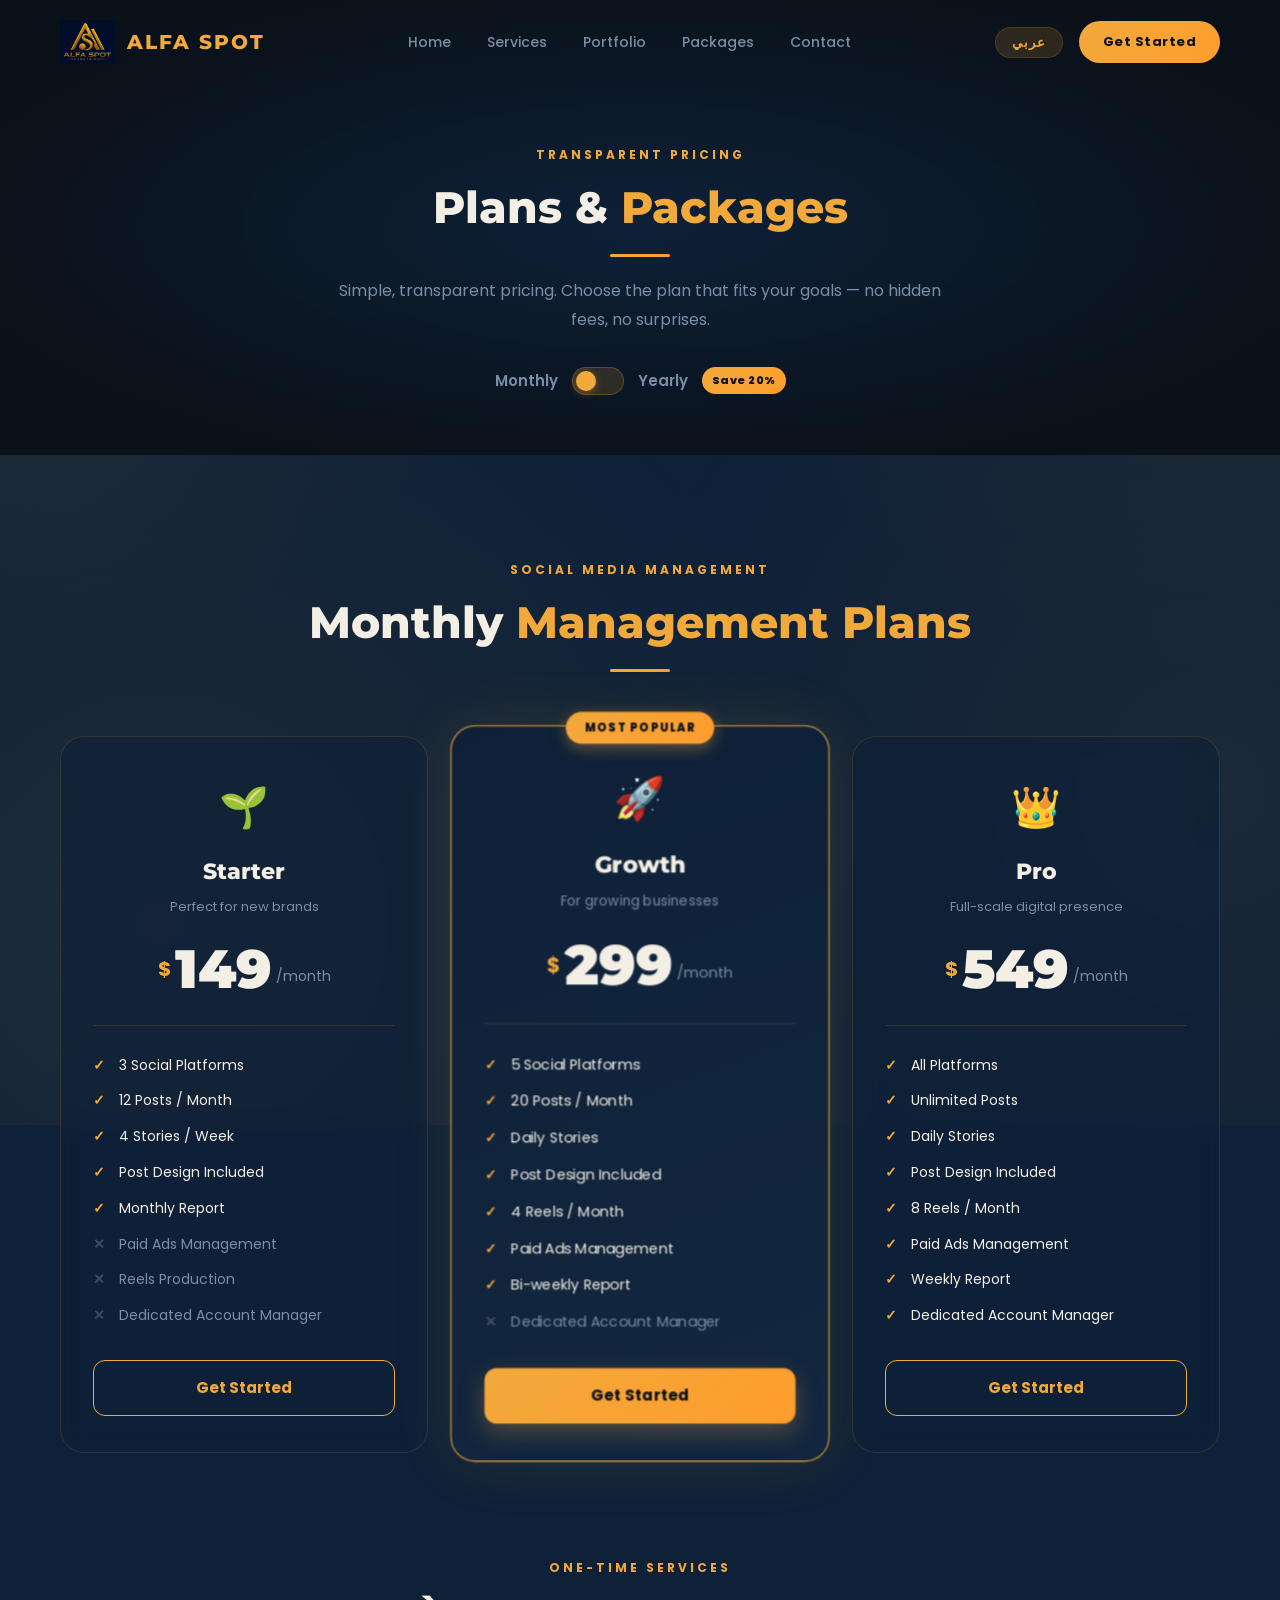
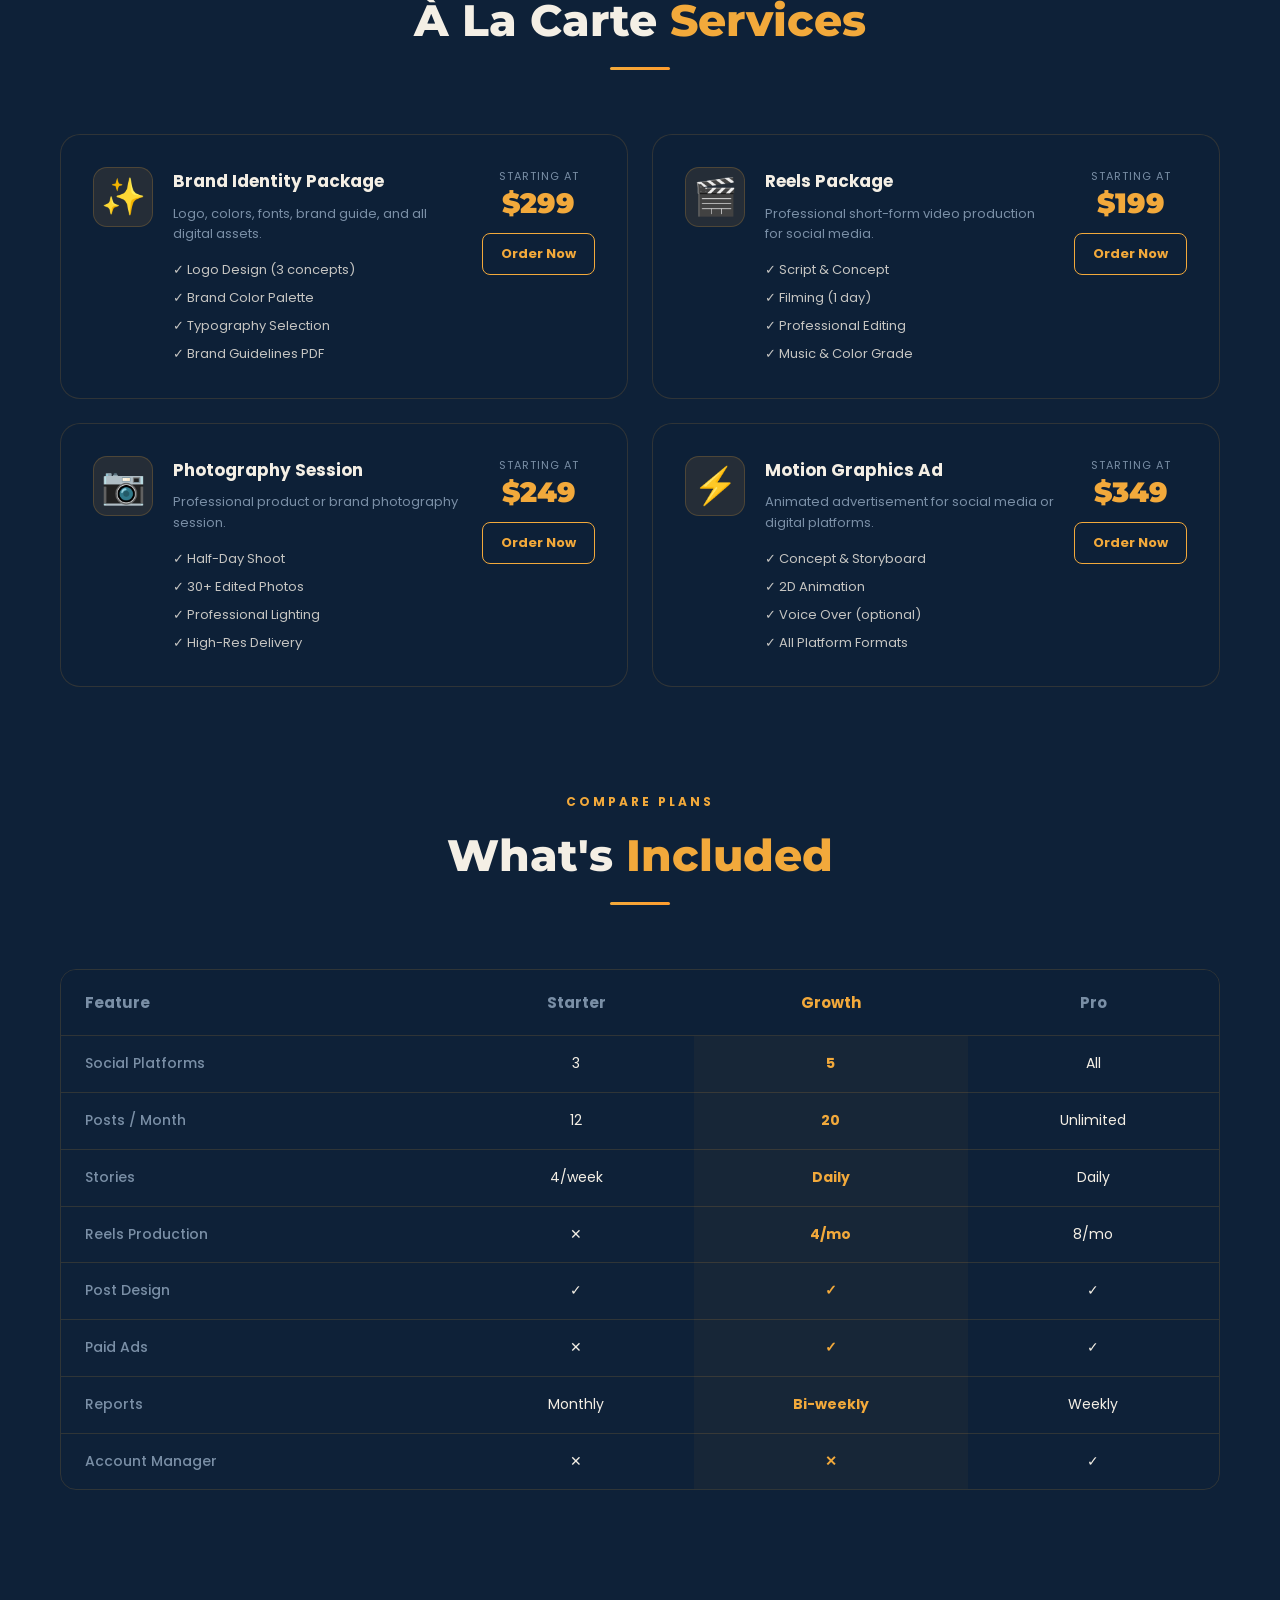
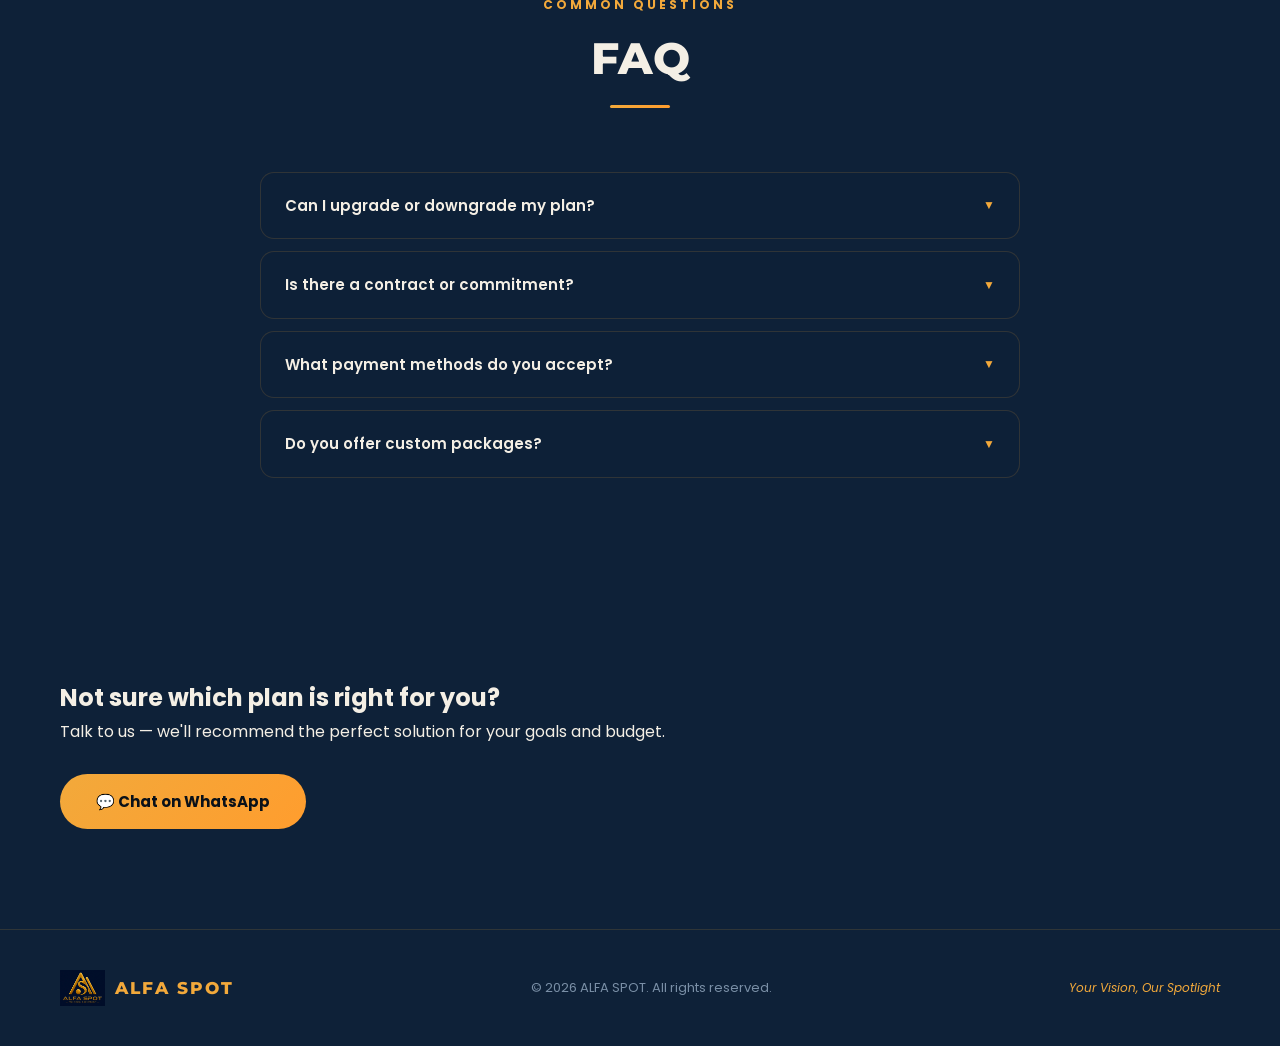
==== packages.html @ c82ed679 "first commit - alfa spot website" ====
<!DOCTYPE html>
<html lang="en">
<head>
  <meta charset="UTF-8"/>
  <meta name="viewport" content="width=device-width, initial-scale=1.0"/>
  <meta name="description" content="ALFA SPOT Packages & Pricing — Transparent pricing for every budget"/>
  <title>Packages — ALFA SPOT</title>
  <link rel="stylesheet" href="css/style.css"/>
  <link rel="stylesheet" href="css/packages.css"/>
  <link rel="icon" href="assets/logo-dark.png" type="image/png"/>
</head>
<body>

<!-- ══ NAVBAR ══ -->
<nav class="navbar scrolled" id="navbar">
  <div class="nav-logo">
    <img src="assets/logo-dark.png" alt="ALFA SPOT" onerror="this.style.display='none'"/>
    <span>ALFA SPOT</span>
  </div>
  <ul class="nav-links">
    <li><a href="index.html"         data-en="Home"      data-ar="الرئيسية">Home</a></li>
    <li><a href="index.html#services" data-en="Services"  data-ar="خدماتنا">Services</a></li>
    <li><a href="portfolio.html"     data-en="Portfolio" data-ar="أعمالنا">Portfolio</a></li>
    <li><a href="packages.html" class="active" data-en="Packages" data-ar="الباقات">Packages</a></li>
    <li><a href="index.html#contact" data-en="Contact"   data-ar="تواصل">Contact</a></li>
  </ul>
  <div class="nav-actions">
    <button class="lang-btn" id="langBtn" onclick="toggleLang()">عربي</button>
    <a href="index.html#contact" class="btn-nav" data-en="Get Started" data-ar="ابدأ الآن">Get Started</a>
  </div>
  <div class="menu-toggle" onclick="toggleMenu()">
    <span></span><span></span><span></span>
  </div>
</nav>

<!-- ══ HERO ══ -->
<section class="pkg-hero">
  <div class="pkg-hero-bg"></div>
  <div class="pkg-hero-content">
    <span class="section-tag" data-en="Transparent Pricing" data-ar="أسعار شفافة">Transparent Pricing</span>
    <h1 class="section-title" data-en="Plans & <span>Packages</span>" data-ar="الباقات <span>والأسعار</span>">Plans & <span>Packages</span></h1>
    <div class="gold-line" style="margin:20px auto"></div>
    <p data-en="Simple, transparent pricing. Choose the plan that fits your goals — no hidden fees, no surprises."
       data-ar="أسعار بسيطة وشفافة. اختر الباقة التي تناسب أهدافك — بدون رسوم خفية أو مفاجآت.">
      Simple, transparent pricing. Choose the plan that fits your goals — no hidden fees, no surprises.
    </p>

    <!-- BILLING TOGGLE -->
    <div class="billing-toggle">
      <span data-en="Monthly" data-ar="شهري">Monthly</span>
      <div class="toggle-switch" id="billingToggle" onclick="toggleBilling()">
        <div class="toggle-knob"></div>
      </div>
      <span data-en="Yearly" data-ar="سنوي">Yearly</span>
      <div class="save-badge" data-en="Save 20%" data-ar="وفّر 20%">Save 20%</div>
    </div>
  </div>
</section>

<!-- ══ SOCIAL MEDIA PACKAGES ══ -->
<section class="pkg-section">
  <div class="section-header">
    <span class="section-tag" data-en="Social Media Management" data-ar="إدارة السوشيال ميديا">Social Media Management</span>
    <h2 class="section-title" data-en="Monthly <span>Management Plans</span>" data-ar="باقات الإدارة <span>الشهرية</span>">Monthly <span>Management Plans</span></h2>
    <div class="gold-line"></div>
  </div>

  <div class="pkg-grid">

    <!-- STARTER -->
    <div class="pkg-card fade-up">
      <div class="pkg-header">
        <div class="pkg-icon">🌱</div>
        <h3 data-en="Starter" data-ar="المبتدئ">Starter</h3>
        <p data-en="Perfect for new brands" data-ar="مثالية للعلامات الجديدة">Perfect for new brands</p>
      </div>
      <div class="pkg-price">
        <span class="currency">$</span>
        <span class="amount monthly-price" data-monthly="149" data-yearly="119">149</span>
        <span class="period" data-en="/month" data-ar="/شهر">/month</span>
      </div>
      <ul class="pkg-features">
        <li class="check" data-en="3 Social Platforms"           data-ar="3 منصات تواصل">3 Social Platforms</li>
        <li class="check" data-en="12 Posts / Month"             data-ar="12 بوست / شهر">12 Posts / Month</li>
        <li class="check" data-en="4 Stories / Week"             data-ar="4 ستوري / أسبوع">4 Stories / Week</li>
        <li class="check" data-en="Post Design Included"         data-ar="تصميم البوستات مشمول">Post Design Included</li>
        <li class="check" data-en="Monthly Report"               data-ar="تقرير شهري">Monthly Report</li>
        <li class="cross" data-en="Paid Ads Management"          data-ar="إدارة الإعلانات الممولة">Paid Ads Management</li>
        <li class="cross" data-en="Reels Production"             data-ar="إنتاج الريلز">Reels Production</li>
        <li class="cross" data-en="Dedicated Account Manager"    data-ar="مدير حساب مخصص">Dedicated Account Manager</li>
      </ul>
      <a href="index.html#contact" class="pkg-btn outline" data-en="Get Started" data-ar="ابدأ الآن">Get Started</a>
    </div>

    <!-- GROWTH — POPULAR -->
    <div class="pkg-card popular fade-up">
      <div class="popular-badge" data-en="Most Popular" data-ar="الأكثر طلباً">Most Popular</div>
      <div class="pkg-header">
        <div class="pkg-icon">🚀</div>
        <h3 data-en="Growth" data-ar="النمو">Growth</h3>
        <p data-en="For growing businesses" data-ar="للأعمال في طور النمو">For growing businesses</p>
      </div>
      <div class="pkg-price">
        <span class="currency">$</span>
        <span class="amount monthly-price" data-monthly="299" data-yearly="239">299</span>
        <span class="period" data-en="/month" data-ar="/شهر">/month</span>
      </div>
      <ul class="pkg-features">
        <li class="check" data-en="5 Social Platforms"           data-ar="5 منصات تواصل">5 Social Platforms</li>
        <li class="check" data-en="20 Posts / Month"             data-ar="20 بوست / شهر">20 Posts / Month</li>
        <li class="check" data-en="Daily Stories"                data-ar="ستوري يومي">Daily Stories</li>
        <li class="check" data-en="Post Design Included"         data-ar="تصميم البوستات مشمول">Post Design Included</li>
        <li class="check" data-en="4 Reels / Month"              data-ar="4 ريلز / شهر">4 Reels / Month</li>
        <li class="check" data-en="Paid Ads Management"          data-ar="إدارة الإعلانات الممولة">Paid Ads Management</li>
        <li class="check" data-en="Bi-weekly Report"             data-ar="تقرير أسبوعين">Bi-weekly Report</li>
        <li class="cross" data-en="Dedicated Account Manager"    data-ar="مدير حساب مخصص">Dedicated Account Manager</li>
      </ul>
      <a href="index.html#contact" class="pkg-btn primary" data-en="Get Started" data-ar="ابدأ الآن">Get Started</a>
    </div>

    <!-- PRO -->
    <div class="pkg-card fade-up">
      <div class="pkg-header">
        <div class="pkg-icon">👑</div>
        <h3 data-en="Pro" data-ar="الاحترافي">Pro</h3>
        <p data-en="Full-scale digital presence" data-ar="حضور رقمي متكامل">Full-scale digital presence</p>
      </div>
      <div class="pkg-price">
        <span class="currency">$</span>
        <span class="amount monthly-price" data-monthly="549" data-yearly="439">549</span>
        <span class="period" data-en="/month" data-ar="/شهر">/month</span>
      </div>
      <ul class="pkg-features">
        <li class="check" data-en="All Platforms"                data-ar="جميع المنصات">All Platforms</li>
        <li class="check" data-en="Unlimited Posts"              data-ar="بوستات غير محدودة">Unlimited Posts</li>
        <li class="check" data-en="Daily Stories"                data-ar="ستوري يومي">Daily Stories</li>
        <li class="check" data-en="Post Design Included"         data-ar="تصميم البوستات مشمول">Post Design Included</li>
        <li class="check" data-en="8 Reels / Month"              data-ar="8 ريلز / شهر">8 Reels / Month</li>
        <li class="check" data-en="Paid Ads Management"          data-ar="إدارة الإعلانات الممولة">Paid Ads Management</li>
        <li class="check" data-en="Weekly Report"                data-ar="تقرير أسبوعي">Weekly Report</li>
        <li class="check" data-en="Dedicated Account Manager"    data-ar="مدير حساب مخصص">Dedicated Account Manager</li>
      </ul>
      <a href="index.html#contact" class="pkg-btn outline" data-en="Get Started" data-ar="ابدأ الآن">Get Started</a>
    </div>

  </div>
</section>

<!-- ══ ONE-TIME PACKAGES ══ -->
<section class="pkg-section" style="padding-top:0">
  <div class="section-header">
    <span class="section-tag" data-en="One-Time Services" data-ar="خدمات لمرة واحدة">One-Time Services</span>
    <h2 class="section-title" data-en="À La Carte <span>Services</span>" data-ar="خدمات <span>منفردة</span>">À La Carte <span>Services</span></h2>
    <div class="gold-line"></div>
  </div>

  <div class="onetime-grid">

    <div class="onetime-card fade-up">
      <span class="ot-icon">✨</span>
      <div class="ot-body">
        <h4 data-en="Brand Identity Package" data-ar="باقة الهوية البصرية">Brand Identity Package</h4>
        <p data-en="Logo, colors, fonts, brand guide, and all digital assets."
           data-ar="شعار وألوان وخطوط ودليل هوية وجميع الأصول الرقمية.">
          Logo, colors, fonts, brand guide, and all digital assets.
        </p>
        <ul class="ot-includes">
          <li data-en="✓ Logo Design (3 concepts)"   data-ar="✓ تصميم شعار (3 مفاهيم)">✓ Logo Design (3 concepts)</li>
          <li data-en="✓ Brand Color Palette"         data-ar="✓ لوحة الألوان">✓ Brand Color Palette</li>
          <li data-en="✓ Typography Selection"        data-ar="✓ اختيار الخطوط">✓ Typography Selection</li>
          <li data-en="✓ Brand Guidelines PDF"        data-ar="✓ دليل الهوية PDF">✓ Brand Guidelines PDF</li>
        </ul>
      </div>
      <div class="ot-price">
        <span data-en="Starting at" data-ar="يبدأ من">Starting at</span>
        <strong>$299</strong>
        <a href="index.html#contact" class="pkg-btn outline sm" data-en="Order Now" data-ar="اطلب الآن">Order Now</a>
      </div>
    </div>

    <div class="onetime-card fade-up">
      <span class="ot-icon">🎬</span>
      <div class="ot-body">
        <h4 data-en="Reels Package" data-ar="باقة الريلز">Reels Package</h4>
        <p data-en="Professional short-form video production for social media."
           data-ar="إنتاج فيديو قصير احترافي لمنصات التواصل الاجتماعي.">
          Professional short-form video production for social media.
        </p>
        <ul class="ot-includes">
          <li data-en="✓ Script & Concept"            data-ar="✓ سكريبت ومفهوم">✓ Script & Concept</li>
          <li data-en="✓ Filming (1 day)"             data-ar="✓ تصوير (يوم واحد)">✓ Filming (1 day)</li>
          <li data-en="✓ Professional Editing"        data-ar="✓ مونتاج احترافي">✓ Professional Editing</li>
          <li data-en="✓ Music & Color Grade"         data-ar="✓ موسيقى وتصحيح ألوان">✓ Music & Color Grade</li>
        </ul>
      </div>
      <div class="ot-price">
        <span data-en="Starting at" data-ar="يبدأ من">Starting at</span>
        <strong>$199</strong>
        <a href="index.html#contact" class="pkg-btn outline sm" data-en="Order Now" data-ar="اطلب الآن">Order Now</a>
      </div>
    </div>

    <div class="onetime-card fade-up">
      <span class="ot-icon">📷</span>
      <div class="ot-body">
        <h4 data-en="Photography Session" data-ar="جلسة تصوير">Photography Session</h4>
        <p data-en="Professional product or brand photography session."
           data-ar="جلسة تصوير منتجات أو علامة تجارية احترافية.">
          Professional product or brand photography session.
        </p>
        <ul class="ot-includes">
          <li data-en="✓ Half-Day Shoot"              data-ar="✓ تصوير نصف يوم">✓ Half-Day Shoot</li>
          <li data-en="✓ 30+ Edited Photos"           data-ar="✓ 30+ صورة معدّلة">✓ 30+ Edited Photos</li>
          <li data-en="✓ Professional Lighting"       data-ar="✓ إضاءة احترافية">✓ Professional Lighting</li>
          <li data-en="✓ High-Res Delivery"           data-ar="✓ تسليم بدقة عالية">✓ High-Res Delivery</li>
        </ul>
      </div>
      <div class="ot-price">
        <span data-en="Starting at" data-ar="يبدأ من">Starting at</span>
        <strong>$249</strong>
        <a href="index.html#contact" class="pkg-btn outline sm" data-en="Order Now" data-ar="اطلب الآن">Order Now</a>
      </div>
    </div>

    <div class="onetime-card fade-up">
      <span class="ot-icon">⚡</span>
      <div class="ot-body">
        <h4 data-en="Motion Graphics Ad" data-ar="إعلان موشن جرافيك">Motion Graphics Ad</h4>
        <p data-en="Animated advertisement for social media or digital platforms."
           data-ar="إعلان متحرك لمنصات التواصل الاجتماعي أو الرقمية.">
          Animated advertisement for social media or digital platforms.
        </p>
        <ul class="ot-includes">
          <li data-en="✓ Concept & Storyboard"        data-ar="✓ مفهوم وستوريبورد">✓ Concept & Storyboard</li>
          <li data-en="✓ 2D Animation"                data-ar="✓ أنيميشن ثنائي الأبعاد">✓ 2D Animation</li>
          <li data-en="✓ Voice Over (optional)"       data-ar="✓ صوت خارجي (اختياري)">✓ Voice Over (optional)</li>
          <li data-en="✓ All Platform Formats"        data-ar="✓ جميع أحجام المنصات">✓ All Platform Formats</li>
        </ul>
      </div>
      <div class="ot-price">
        <span data-en="Starting at" data-ar="يبدأ من">Starting at</span>
        <strong>$349</strong>
        <a href="index.html#contact" class="pkg-btn outline sm" data-en="Order Now" data-ar="اطلب الآن">Order Now</a>
      </div>
    </div>

  </div>
</section>

<!-- ══ COMPARISON TABLE ══ -->
<section class="pkg-section" style="padding-top:0">
  <div class="section-header">
    <span class="section-tag" data-en="Compare Plans" data-ar="قارن الباقات">Compare Plans</span>
    <h2 class="section-title" data-en="What's <span>Included</span>" data-ar="ماذا <span>يشمل كل خطة</span>">What's <span>Included</span></h2>
    <div class="gold-line"></div>
  </div>

  <div class="compare-table-wrap">
    <table class="compare-table">
      <thead>
        <tr>
          <th data-en="Feature" data-ar="الميزة">Feature</th>
          <th data-en="Starter" data-ar="المبتدئ">Starter</th>
          <th class="highlight" data-en="Growth" data-ar="النمو">Growth</th>
          <th data-en="Pro" data-ar="الاحترافي">Pro</th>
        </tr>
      </thead>
      <tbody>
        <tr><td data-en="Social Platforms"        data-ar="المنصات">Social Platforms</td>        <td>3</td>               <td class="highlight">5</td>              <td data-en="All" data-ar="الكل">All</td></tr>
        <tr><td data-en="Posts / Month"            data-ar="بوستات / شهر">Posts / Month</td>        <td>12</td>              <td class="highlight">20</td>             <td data-en="Unlimited" data-ar="غير محدود">Unlimited</td></tr>
        <tr><td data-en="Stories"                  data-ar="ستوريات">Stories</td>                <td>4/week</td>          <td class="highlight" data-en="Daily" data-ar="يومي">Daily</td> <td data-en="Daily" data-ar="يومي">Daily</td></tr>
        <tr><td data-en="Reels Production"         data-ar="إنتاج الريلز">Reels Production</td>   <td>✕</td>               <td class="highlight">4/mo</td>           <td>8/mo</td></tr>
        <tr><td data-en="Post Design"              data-ar="تصميم البوستات">Post Design</td>        <td>✓</td>               <td class="highlight">✓</td>              <td>✓</td></tr>
        <tr><td data-en="Paid Ads"                 data-ar="إعلانات ممولة">Paid Ads</td>            <td>✕</td>               <td class="highlight">✓</td>              <td>✓</td></tr>
        <tr><td data-en="Reports"                  data-ar="التقارير">Reports</td>                <td data-en="Monthly" data-ar="شهري">Monthly</td> <td class="highlight" data-en="Bi-weekly" data-ar="كل أسبوعين">Bi-weekly</td> <td data-en="Weekly" data-ar="أسبوعي">Weekly</td></tr>
        <tr><td data-en="Account Manager"          data-ar="مدير حساب">Account Manager</td>      <td>✕</td>               <td class="highlight">✕</td>              <td>✓</td></tr>
      </tbody>
    </table>
  </div>
</section>

<!-- ══ FAQ ══ -->
<section class="pkg-section" style="padding-top:0">
  <div class="section-header">
    <span class="section-tag" data-en="Common Questions" data-ar="أسئلة شائعة">Common Questions</span>
    <h2 class="section-title" data-en="FAQ" data-ar="الأسئلة الشائعة">FAQ</h2>
    <div class="gold-line"></div>
  </div>

  <div class="faq-list">
    <div class="faq-item">
      <div class="faq-q" onclick="toggleFaq(this)">
        <span data-en="Can I upgrade or downgrade my plan?" data-ar="هل يمكنني الترقية أو التخفيض؟">Can I upgrade or downgrade my plan?</span>
        <span class="faq-arrow">▼</span>
      </div>
      <div class="faq-a">
        <p data-en="Yes! You can change your plan at any time. Changes take effect from the next billing cycle."
           data-ar="نعم! يمكنك تغيير باقتك في أي وقت. التغييرات تسري من دورة الفوترة التالية.">
          Yes! You can change your plan at any time. Changes take effect from the next billing cycle.
        </p>
      </div>
    </div>
    <div class="faq-item">
      <div class="faq-q" onclick="toggleFaq(this)">
        <span data-en="Is there a contract or commitment?" data-ar="هل هناك عقد أو التزام؟">Is there a contract or commitment?</span>
        <span class="faq-arrow">▼</span>
      </div>
      <div class="faq-a">
        <p data-en="Monthly plans have no long-term commitment. Yearly plans offer a 20% discount with a 12-month commitment."
           data-ar="الباقات الشهرية بدون التزام طويل الأمد. الباقات السنوية تقدم خصم 20% مع التزام 12 شهراً.">
          Monthly plans have no long-term commitment. Yearly plans offer a 20% discount with a 12-month commitment.
        </p>
      </div>
    </div>
    <div class="faq-item">
      <div class="faq-q" onclick="toggleFaq(this)">
        <span data-en="What payment methods do you accept?" data-ar="ما طرق الدفع المتاحة؟">What payment methods do you accept?</span>
        <span class="faq-arrow">▼</span>
      </div>
      <div class="faq-a">
        <p data-en="We accept bank transfers, PayPal, and local payment methods. Contact us for details."
           data-ar="نقبل التحويل البنكي وPayPal وطرق الدفع المحلية. تواصل معنا للتفاصيل.">
          We accept bank transfers, PayPal, and local payment methods. Contact us for details.
        </p>
      </div>
    </div>
    <div class="faq-item">
      <div class="faq-q" onclick="toggleFaq(this)">
        <span data-en="Do you offer custom packages?" data-ar="هل تقدمون باقات مخصصة؟">Do you offer custom packages?</span>
        <span class="faq-arrow">▼</span>
      </div>
      <div class="faq-a">
        <p data-en="Absolutely! We create custom packages tailored to your specific needs and budget. Contact us to discuss."
           data-ar="بالتأكيد! نصمم باقات مخصصة تناسب احتياجاتك وميزانيتك. تواصل معنا للنقاش.">
          Absolutely! We create custom packages tailored to your specific needs and budget. Contact us to discuss.
        </p>
      </div>
    </div>
  </div>
</section>

<!-- ══ CTA ══ -->
<section class="port-cta">
  <h2 data-en="Not sure which plan is right for you?" data-ar="لست متأكداً من الباقة المناسبة؟">
    Not sure which plan is <span data-en="right for you?" data-ar="المناسبة لك؟">right for you?</span>
  </h2>
  <p data-en="Talk to us — we'll recommend the perfect solution for your goals and budget."
     data-ar="تحدث معنا — سنوصي بالحل المثالي لأهدافك وميزانيتك.">
    Talk to us — we'll recommend the perfect solution for your goals and budget.
  </p>
  <a href="https://wa.me/962789711007" target="_blank" class="btn-primary" style="display:inline-flex;margin-top:28px" data-en="💬 Chat on WhatsApp" data-ar="💬 تحدث على واتساب">💬 Chat on WhatsApp</a>
</section>

<!-- ══ FOOTER ══ -->
<footer>
  <div class="footer-logo">
    <img src="assets/logo-dark.png" alt="ALFA SPOT" height="36" onerror="this.style.display='none'"/>
    <span>ALFA SPOT</span>
  </div>
  <p data-en="© 2026 ALFA SPOT. All rights reserved." data-ar="© 2026 ألفا سبوت. جميع الحقوق محفوظة.">© 2026 ALFA SPOT. All rights reserved.</p>
  <p style="color:var(--gold);font-size:12px;font-style:italic">Your Vision, Our Spotlight</p>
</footer>

<script src="js/main.js"></script>
<script>
// ── BILLING TOGGLE ──
let isYearly = false;

function toggleBilling() {
  isYearly = !isYearly;
  document.getElementById('billingToggle').classList.toggle('on', isYearly);
  document.querySelectorAll('.monthly-price').forEach(el => {
    const monthly = parseInt(el.dataset.monthly);
    const yearly  = parseInt(el.dataset.yearly);
    el.textContent = isYearly ? yearly : monthly;
  });
}

// ── FAQ ──
function toggleFaq(el) {
  const item = el.parentElement;
  const isOpen = item.classList.contains('open');
  document.querySelectorAll('.faq-item').forEach(i => i.classList.remove('open'));
  if (!isOpen) item.classList.add('open');
}

// ── ANIMATIONS ──
const obs = new IntersectionObserver(entries => {
  entries.forEach(e => { if (e.isIntersecting) e.target.classList.add('visible'); });
}, { threshold: 0.1 });
document.querySelectorAll('.fade-up').forEach(el => obs.observe(el));
</script>
</body>
</html>
---- css/style.css ----
/* ── FONTS ── */
@import url('https://fonts.googleapis.com/css2?family=Poppins:wght@300;400;500;600;700;800;900&family=Montserrat:wght@400;600;700;800;900&family=Tajawal:wght@300;400;500;700;800&display=swap');

/* ── VARIABLES ── */
:root {
  --navy-deep:  #0A1119;
  --navy:       #0E2138;
  --navy-light: #112540;
  --gold:       #F2A93B;
  --gold-light: #FF9D2E;
  --ivory:      #F4EFE5;
  --white:      #ffffff;
  --muted:      #7a8fa6;
  --border:     rgba(242,169,59,0.15);
  --card-bg:    rgba(14,33,56,0.6);
}

/* ── RESET ── */
*, *::before, *::after { margin: 0; padding: 0; box-sizing: border-box; }
html { scroll-behavior: smooth; }

body {
  background: var(--navy);
  color: var(--ivory);
  font-family: 'Poppins', sans-serif;
  overflow-x: hidden;
  line-height: 1.7;
  position: relative;
}

body::before {
  content: '';
  position: fixed;
  top: -25%; left: -25%;
  width: 150%; height: 150%;
  z-index: -1;
  pointer-events: none;
  background:
    radial-gradient(circle at 15% 20%, rgba(242,169,59,0.10) 0%, transparent 32%),
    radial-gradient(circle at 85% 15%, rgba(255,157,46,0.08) 0%, transparent 36%),
    radial-gradient(circle at 25% 85%, rgba(242,169,59,0.07) 0%, transparent 38%),
    radial-gradient(circle at 80% 75%, rgba(255,157,46,0.06) 0%, transparent 34%);
  background-repeat: no-repeat;
  animation: bgDrift 26s ease-in-out infinite alternate;
  will-change: transform;
}

@keyframes bgDrift {
  0%   { transform: translate(0%, 0%); }
  50%  { transform: translate(-3%, 2%); }
  100% { transform: translate(3%, -2%); }
}

body.ar {
  font-family: 'Tajawal', sans-serif;
  direction: rtl;
}

a { text-decoration: none; color: inherit; }
img { max-width: 100%; }

/* ── SCROLLBAR ── */
::-webkit-scrollbar { width: 6px; }
::-webkit-scrollbar-track { background: var(--navy); }
::-webkit-scrollbar-thumb { background: var(--gold); border-radius: 3px; }

/* ── NAVBAR ── */
.navbar {
  position: fixed;
  top: 0; left: 0; right: 0;
  z-index: 1000;
  padding: 20px 60px;
  display: flex;
  align-items: center;
  justify-content: space-between;
  transition: all 0.4s;
}

.navbar.scrolled {
  background: rgba(14,33,56,0.95);
  backdrop-filter: blur(20px);
  padding: 14px 60px;
  border-bottom: 1px solid var(--border);
}

.nav-logo {
  display: flex;
  align-items: center;
  gap: 12px;
}

.nav-logo img {
  height: 44px;
  width: auto;
}

.nav-logo span {
  font-family: 'Montserrat', sans-serif;
  font-size: 20px;
  font-weight: 800;
  color: var(--gold);
  letter-spacing: 2px;
}

.nav-links {
  display: flex;
  align-items: center;
  gap: 36px;
  list-style: none;
}

.nav-links a {
  font-size: 14px;
  font-weight: 500;
  color: var(--muted);
  transition: color 0.3s;
  position: relative;
}

.nav-links a::after {
  content: '';
  position: absolute;
  bottom: -4px; left: 0; right: 0;
  height: 2px;
  background: var(--gold);
  transform: scaleX(0);
  transition: transform 0.3s;
}

.nav-links a:hover,
.nav-links a.active {
  color: var(--gold);
}

.nav-links a:hover::after,
.nav-links a.active::after {
  transform: scaleX(1);
}

.nav-actions {
  display: flex;
  align-items: center;
  gap: 16px;
}

.lang-btn {
  background: var(--border);
  border: 1px solid var(--border);
  color: var(--gold);
  padding: 7px 16px;
  border-radius: 20px;
  font-size: 13px;
  font-weight: 600;
  cursor: pointer;
  transition: all 0.3s;
  letter-spacing: 1px;
}

.lang-btn:hover {
  background: var(--gold);
  color: var(--navy-deep);
}

.btn-nav {
  background: linear-gradient(135deg, var(--gold), var(--gold-light));
  color: var(--navy-deep);
  padding: 10px 24px;
  border-radius: 25px;
  font-size: 13px;
  font-weight: 700;
  cursor: pointer;
  border: none;
  transition: all 0.3s;
  letter-spacing: 0.5px;
}

.btn-nav:hover {
  transform: translateY(-2px);
  box-shadow: 0 8px 25px rgba(242,169,59,0.4);
}

/* ── HERO ── */
.hero {
  min-height: 100vh;
  display: flex;
  align-items: center;
  justify-content: center;
  text-align: center;
  position: relative;
  overflow: hidden;
  padding: 120px 20px 80px;
}

.hero-bg {
  position: absolute;
  inset: 0;
  background:
    radial-gradient(ellipse 80% 60% at 50% 40%, rgba(17,37,64,0.9) 0%, var(--navy) 70%),
    radial-gradient(circle at 20% 80%, rgba(242,169,59,0.08) 0%, transparent 50%),
    radial-gradient(circle at 80% 20%, rgba(242,169,59,0.06) 0%, transparent 50%);
}

.hero-glow {
  position: absolute;
  width: 600px; height: 600px;
  background: radial-gradient(circle, rgba(242,169,59,0.08) 0%, transparent 70%);
  top: 50%; left: 50%;
  transform: translate(-50%, -50%);
  pointer-events: none;
  animation: heroGlowDrift 9s ease-in-out infinite alternate;
}

@keyframes heroGlowDrift {
  0%   { transform: translate(-55%, -52%) scale(1); opacity: 0.75; }
  100% { transform: translate(-45%, -48%) scale(1.18); opacity: 1; }
}

.hero-content {
  position: relative;
  z-index: 2;
  max-width: 820px;
}

.hero-badge {
  display: block;
  width: fit-content;
  text-align: center;
  margin: 0 auto 28px;
  background: rgba(242,169,59,0.1);
  border: 1px solid rgba(242,169,59,0.3);
  color: var(--gold);
  padding: 8px 20px;
  border-radius: 25px;
  font-size: 13px;
  font-weight: 600;
  letter-spacing: 2px;
  text-transform: uppercase;
}

.hero-watermark {
  position: absolute;
  top: 50%; left: 50%;
  width: min(900px, 90vw);
  transform: translate(-50%, -50%);
  opacity: 0.07;
  z-index: 1;
  pointer-events: none;
  user-select: none;
}

.hero h1 {
  font-family: 'Montserrat', sans-serif;
  font-size: clamp(42px, 7vw, 80px);
  font-weight: 900;
  line-height: 1.1;
  margin-bottom: 12px;
  letter-spacing: -1px;
}

body.ar .hero h1 {
  font-family: 'Tajawal', sans-serif;
  font-weight: 800;
  letter-spacing: 0;
}

.hero h1 span {
  background: linear-gradient(135deg, var(--gold), var(--gold-light));
  -webkit-background-clip: text;
  -webkit-text-fill-color: transparent;
  background-clip: text;
}

.hero-tagline {
  font-size: clamp(14px, 2vw, 18px);
  color: var(--muted);
  letter-spacing: 3px;
  text-transform: uppercase;
  margin-bottom: 28px;
  font-weight: 500;
}

.hero p {
  font-size: clamp(15px, 2vw, 18px);
  color: rgba(244,239,229,0.7);
  max-width: 580px;
  margin: 0 auto 44px;
  line-height: 1.8;
}

.hero-btns {
  display: flex;
  gap: 16px;
  justify-content: center;
  flex-wrap: wrap;
}

.btn-primary {
  background: linear-gradient(135deg, var(--gold), var(--gold-light));
  color: var(--navy-deep);
  padding: 15px 36px;
  border-radius: 30px;
  font-size: 15px;
  font-weight: 700;
  border: none;
  cursor: pointer;
  transition: all 0.3s;
  display: inline-flex;
  align-items: center;
  gap: 8px;
}

.btn-primary:hover {
  transform: translateY(-3px);
  box-shadow: 0 12px 35px rgba(242,169,59,0.45);
}

.btn-outline {
  background: transparent;
  color: var(--gold);
  padding: 15px 36px;
  border-radius: 30px;
  font-size: 15px;
  font-weight: 600;
  border: 1.5px solid var(--gold);
  cursor: pointer;
  transition: all 0.3s;
  display: inline-flex;
  align-items: center;
  gap: 8px;
}

.btn-outline:hover {
  background: rgba(242,169,59,0.1);
  transform: translateY(-3px);
}

.hero-stats {
  display: flex;
  justify-content: center;
  gap: 60px;
  margin-top: 70px;
  padding-top: 50px;
  border-top: 1px solid var(--border);
}

.stat h3 {
  font-family: 'Montserrat', sans-serif;
  font-size: 36px;
  font-weight: 800;
  color: var(--gold);
  line-height: 1;
}

.stat p {
  font-size: 13px;
  color: var(--muted);
  margin-top: 6px;
  text-transform: uppercase;
  letter-spacing: 1px;
}

/* ── SECTION BASE ── */
section {
  padding: 100px 60px;
}

.section-tag {
  display: inline-block;
  color: var(--gold);
  font-size: 12px;
  font-weight: 700;
  letter-spacing: 3px;
  text-transform: uppercase;
  margin-bottom: 16px;
}

.section-title {
  font-family: 'Montserrat', sans-serif;
  font-size: clamp(28px, 4vw, 44px);
  font-weight: 800;
  line-height: 1.2;
  margin-bottom: 20px;
}

body.ar .section-title {
  font-family: 'Tajawal', sans-serif;
}

.section-title span {
  color: var(--gold);
}

.section-sub {
  font-size: 16px;
  color: var(--muted);
  max-width: 560px;
  line-height: 1.8;
}

.section-header {
  text-align: center;
  margin-bottom: 64px;
}

.section-header .section-sub {
  margin: 0 auto;
}

/* ── DIVIDER ── */
.gold-line {
  width: 60px;
  height: 3px;
  background: linear-gradient(90deg, var(--gold), var(--gold-light));
  border-radius: 2px;
  margin: 20px auto 0;
}

/* ── SERVICES ── */
#services {
  position: relative;
}

.services-grid {
  display: grid;
  grid-template-columns: repeat(4, 1fr);
  gap: 24px;
}

.service-card {
  background: var(--card-bg);
  border: 1px solid var(--border);
  border-radius: 20px;
  padding: 36px 28px;
  position: relative;
  overflow: hidden;
  transition: all 0.4s;
  backdrop-filter: blur(10px);
}

.service-card::before {
  content: '';
  position: absolute;
  top: 0; left: 0; right: 0;
  height: 2px;
  background: linear-gradient(90deg, transparent, var(--gold), transparent);
  transform: scaleX(0);
  transition: transform 0.4s;
}

.service-card:hover {
  transform: translateY(-8px);
  border-color: rgba(242,169,59,0.35);
  box-shadow: 0 20px 60px rgba(0,0,0,0.4), 0 0 40px rgba(242,169,59,0.08);
}

.service-card:hover::before {
  transform: scaleX(1);
}

.service-num {
  font-family: 'Montserrat', sans-serif;
  font-size: 11px;
  font-weight: 700;
  color: var(--gold);
  letter-spacing: 2px;
  margin-bottom: 20px;
  opacity: 0.7;
}

.service-icon {
  width: 60px;
  height: 60px;
  border-radius: 16px;
  background: rgba(242,169,59,0.1);
  border: 1px solid rgba(242,169,59,0.25);
  display: flex;
  align-items: center;
  justify-content: center;
  color: var(--gold);
  margin-bottom: 20px;
  transition: all 0.3s;
}

.service-icon svg {
  width: 28px;
  height: 28px;
}

.service-card:hover .service-icon {
  background: rgba(242,169,59,0.18);
  border-color: rgba(242,169,59,0.4);
  box-shadow: 0 0 25px rgba(242,169,59,0.2);
}

.service-card h3 {
  font-size: 17px;
  font-weight: 700;
  color: var(--ivory);
  margin-bottom: 12px;
  line-height: 1.4;
}

.service-card p {
  font-size: 13px;
  color: var(--muted);
  line-height: 1.7;
}

.service-card .service-tags {
  display: flex;
  flex-wrap: wrap;
  gap: 6px;
  margin-top: 20px;
}

.service-tags span {
  background: rgba(242,169,59,0.08);
  border: 1px solid rgba(242,169,59,0.2);
  color: var(--gold);
  padding: 3px 10px;
  border-radius: 12px;
  font-size: 11px;
  font-weight: 500;
}

/* ── ABOUT / VALUES ── */
#about {
  position: relative;
}

.about-grid {
  display: grid;
  grid-template-columns: 1fr 1fr;
  gap: 80px;
  align-items: center;
}

.about-visual {
  position: relative;
}

.about-logo-wrap {
  width: 100%;
  aspect-ratio: 1;
  max-width: 420px;
  background: radial-gradient(circle, rgba(14,33,56,0.8) 0%, transparent 70%);
  display: flex;
  align-items: center;
  justify-content: center;
  position: relative;
}

.about-logo-wrap::before {
  content: '';
  position: absolute;
  inset: 0;
  border-radius: 50%;
  border: 1px solid var(--border);
  animation: rotateBorder 12s linear infinite;
}

.about-logo-wrap::after {
  content: '';
  position: absolute;
  inset: 20px;
  border-radius: 50%;
  border: 1px dashed rgba(242,169,59,0.1);
}

@keyframes rotateBorder {
  to { transform: rotate(360deg); }
}

.about-logo-wrap img {
  width: 65%;
  filter: drop-shadow(0 0 40px rgba(242,169,59,0.35));
}

.values-grid {
  display: grid;
  grid-template-columns: 1fr 1fr;
  gap: 20px;
  margin-top: 40px;
}

.value-card {
  background: var(--card-bg);
  border: 1px solid var(--border);
  border-radius: 16px;
  padding: 24px;
  transition: all 0.3s;
}

.value-card:hover {
  border-color: rgba(242,169,59,0.35);
  transform: translateY(-4px);
}

.value-card .icon {
  font-size: 28px;
  margin-bottom: 12px;
}

.value-card h4 {
  font-size: 15px;
  font-weight: 700;
  color: var(--ivory);
  margin-bottom: 8px;
}

.value-card p {
  font-size: 13px;
  color: var(--muted);
  line-height: 1.6;
}

/* ── VISION & MISSION ── */
#vision-mission {
  position: relative;
}

.vm-grid {
  display: grid;
  grid-template-columns: 1fr 1fr;
  gap: 28px;
}

.vm-card {
  background: var(--card-bg);
  border: 1px solid var(--border);
  border-radius: 20px;
  padding: 48px 40px;
  text-align: center;
  position: relative;
  overflow: hidden;
  backdrop-filter: blur(10px);
  transition: all 0.4s;
}

.vm-card::before {
  content: '';
  position: absolute;
  top: 0; left: 0; right: 0;
  height: 2px;
  background: linear-gradient(90deg, transparent, var(--gold), transparent);
  transform: scaleX(0);
  transition: transform 0.4s;
}

.vm-card:hover {
  transform: translateY(-6px);
  border-color: rgba(242,169,59,0.3);
}

.vm-card:hover::before {
  transform: scaleX(1);
}

.vm-icon {
  width: 76px; height: 76px;
  border-radius: 50%;
  background: rgba(242,169,59,0.1);
  border: 1px solid rgba(242,169,59,0.25);
  display: flex;
  align-items: center;
  justify-content: center;
  color: var(--gold);
  margin: 0 auto 24px;
}

.vm-icon svg { width: 32px; height: 32px; }

.vm-card h3 {
  font-family: 'Montserrat', sans-serif;
  font-size: 20px;
  font-weight: 700;
  color: var(--ivory);
  margin-bottom: 14px;
}

body.ar .vm-card h3 {
  font-family: 'Tajawal', sans-serif;
}

.vm-card p {
  font-size: 14px;
  color: var(--muted);
  line-height: 1.8;
  max-width: 420px;
  margin: 0 auto;
}

/* ── WHY US ── */
#why {
  position: relative;
}

.why-grid {
  display: grid;
  grid-template-columns: repeat(3, 1fr);
  gap: 28px;
}

.why-card {
  background: var(--card-bg);
  border: 1px solid var(--border);
  border-radius: 20px;
  padding: 40px 32px;
  text-align: center;
  transition: all 0.4s;
  position: relative;
  overflow: hidden;
  backdrop-filter: blur(10px);
}

.why-card::after {
  content: '';
  position: absolute;
  bottom: 0; left: 0; right: 0;
  height: 3px;
  background: linear-gradient(90deg, var(--gold), var(--gold-light));
  transform: scaleX(0);
  transition: transform 0.4s;
}

.why-card:hover {
  transform: translateY(-6px);
  border-color: rgba(242,169,59,0.3);
}

.why-card:hover::after {
  transform: scaleX(1);
}

.why-icon {
  width: 72px; height: 72px;
  background: rgba(242,169,59,0.1);
  border: 1px solid rgba(242,169,59,0.2);
  border-radius: 50%;
  display: flex;
  align-items: center;
  justify-content: center;
  font-size: 30px;
  margin: 0 auto 24px;
  transition: all 0.3s;
}

.why-card:hover .why-icon {
  background: rgba(242,169,59,0.2);
  box-shadow: 0 0 30px rgba(242,169,59,0.2);
}

.why-card h3 {
  font-size: 18px;
  font-weight: 700;
  color: var(--ivory);
  margin-bottom: 12px;
}

.why-card p {
  font-size: 14px;
  color: var(--muted);
  line-height: 1.7;
}

/* ── PROCESS ── */
#process {
  position: relative;
}

.process-steps {
  display: flex;
  gap: 0;
  position: relative;
}

.process-steps::before {
  content: '';
  position: absolute;
  top: 36px;
  left: 10%;
  right: 10%;
  height: 1px;
  background: linear-gradient(90deg, transparent, var(--gold), transparent);
  opacity: 0.3;
}

.process-step {
  flex: 1;
  text-align: center;
  padding: 20px;
}

.step-num {
  width: 72px; height: 72px;
  background: linear-gradient(135deg, var(--gold), var(--gold-light));
  border-radius: 50%;
  display: flex;
  align-items: center;
  justify-content: center;
  font-family: 'Montserrat', sans-serif;
  font-size: 22px;
  font-weight: 800;
  color: var(--navy-deep);
  margin: 0 auto 24px;
  position: relative;
  z-index: 1;
  box-shadow: 0 8px 25px rgba(242,169,59,0.35);
}

.process-step h3 {
  font-size: 16px;
  font-weight: 700;
  color: var(--ivory);
  margin-bottom: 10px;
}

.process-step p {
  font-size: 13px;
  color: var(--muted);
  line-height: 1.6;
}

/* ── CONTACT ── */
#contact {
  position: relative;
}

.contact-grid {
  display: grid;
  grid-template-columns: 1fr 1.2fr;
  gap: 80px;
  align-items: start;
}

.contact-info h2 {
  font-family: 'Montserrat', sans-serif;
  font-size: clamp(28px, 3.5vw, 42px);
  font-weight: 800;
  margin-bottom: 20px;
  line-height: 1.2;
}

body.ar .contact-info h2 {
  font-family: 'Tajawal', sans-serif;
}

.contact-info h2 span { color: var(--gold); }

.contact-info p {
  font-size: 15px;
  color: var(--muted);
  line-height: 1.8;
  margin-bottom: 40px;
}

.contact-items {
  display: flex;
  flex-direction: column;
  gap: 20px;
}

.contact-item {
  display: flex;
  align-items: center;
  gap: 16px;
}

.contact-item .ci-icon {
  width: 50px; height: 50px;
  background: rgba(242,169,59,0.1);
  border: 1px solid rgba(242,169,59,0.2);
  border-radius: 14px;
  display: flex;
  align-items: center;
  justify-content: center;
  font-size: 20px;
  flex-shrink: 0;
}

.contact-item h4 {
  font-size: 12px;
  color: var(--muted);
  text-transform: uppercase;
  letter-spacing: 1px;
  margin-bottom: 4px;
}

.contact-item p {
  font-size: 15px;
  color: var(--ivory);
  font-weight: 500;
  margin: 0;
}

.contact-form {
  background: var(--card-bg);
  border: 1px solid var(--border);
  border-radius: 24px;
  padding: 44px;
  backdrop-filter: blur(10px);
}

.form-row {
  display: grid;
  grid-template-columns: 1fr 1fr;
  gap: 16px;
}

.form-group {
  margin-bottom: 20px;
}

.form-group label {
  display: block;
  font-size: 12px;
  font-weight: 600;
  color: var(--muted);
  text-transform: uppercase;
  letter-spacing: 1px;
  margin-bottom: 8px;
}

.form-group input,
.form-group select,
.form-group textarea {
  width: 100%;
  padding: 13px 18px;
  background: rgba(10,17,25,0.6);
  border: 1px solid var(--border);
  border-radius: 12px;
  color: var(--ivory);
  font-size: 14px;
  font-family: inherit;
  outline: none;
  transition: border 0.3s, box-shadow 0.3s;
}

.form-group input:focus,
.form-group select:focus,
.form-group textarea:focus {
  border-color: rgba(242,169,59,0.5);
  box-shadow: 0 0 0 3px rgba(242,169,59,0.08);
}

.form-group select option { background: var(--navy); }
.form-group textarea { resize: none; }

.form-submit {
  width: 100%;
  padding: 15px;
  background: linear-gradient(135deg, var(--gold), var(--gold-light));
  color: var(--navy-deep);
  border: none;
  border-radius: 12px;
  font-size: 15px;
  font-weight: 700;
  font-family: inherit;
  cursor: pointer;
  transition: all 0.3s;
  letter-spacing: 0.5px;
}

.form-submit:hover {
  transform: translateY(-2px);
  box-shadow: 0 10px 30px rgba(242,169,59,0.4);
}

/* ── SOCIAL BAR ── */
.social-bar {
  display: flex;
  gap: 12px;
  margin-top: 32px;
}

.social-link {
  width: 44px; height: 44px;
  background: rgba(242,169,59,0.08);
  border: 1px solid rgba(242,169,59,0.2);
  border-radius: 12px;
  display: flex;
  align-items: center;
  justify-content: center;
  font-size: 18px;
  transition: all 0.3s;
  cursor: pointer;
}

.social-link:hover {
  background: var(--gold);
  border-color: var(--gold);
  transform: translateY(-3px);
  box-shadow: 0 8px 20px rgba(242,169,59,0.3);
}

/* ── FOOTER ── */
footer {
  border-top: 1px solid var(--border);
  padding: 40px 60px;
  display: flex;
  align-items: center;
  justify-content: space-between;
}

.footer-logo {
  display: flex;
  align-items: center;
  gap: 10px;
}

.footer-logo span {
  font-family: 'Montserrat', sans-serif;
  font-size: 17px;
  font-weight: 800;
  color: var(--gold);
  letter-spacing: 2px;
}

footer p {
  font-size: 13px;
  color: var(--muted);
}

/* ── MOBILE MENU ── */
.menu-toggle {
  display: none;
  flex-direction: column;
  gap: 5px;
  cursor: pointer;
  padding: 5px;
}

.menu-toggle span {
  display: block;
  width: 24px;
  height: 2px;
  background: var(--gold);
  border-radius: 2px;
  transition: all 0.3s;
}

/* ── ANIMATIONS ── */
.fade-up {
  opacity: 0;
  transform: translateY(30px);
  transition: opacity 0.6s ease, transform 0.6s ease;
}

.fade-up.visible {
  opacity: 1;
  transform: translateY(0);
}

.fade-up:nth-child(2) { transition-delay: 0.1s; }
.fade-up:nth-child(3) { transition-delay: 0.2s; }
.fade-up:nth-child(4) { transition-delay: 0.3s; }
.fade-up:nth-child(5) { transition-delay: 0.4s; }
.fade-up:nth-child(6) { transition-delay: 0.5s; }
.fade-up:nth-child(7) { transition-delay: 0.6s; }
.fade-up:nth-child(8) { transition-delay: 0.7s; }

/* ── GET STARTED POPUP ── */
.gs-overlay {
  position: fixed;
  inset: 0;
  background: rgba(5,10,15,0.85);
  backdrop-filter: blur(8px);
  z-index: 1500;
  opacity: 0;
  pointer-events: none;
  transition: opacity 0.3s;
}

.gs-overlay.open {
  opacity: 1;
  pointer-events: all;
}

.gs-modal {
  position: fixed;
  top: 50%; left: 50%;
  transform: translate(-50%, -48%) scale(0.96);
  z-index: 1600;
  background: var(--navy);
  border: 1px solid var(--border);
  border-radius: 24px;
  width: 100%;
  max-width: 560px;
  max-height: 90vh;
  overflow-y: auto;
  opacity: 0;
  pointer-events: none;
  transition: all 0.35s cubic-bezier(0.34,1.56,0.64,1);
  box-shadow: 0 32px 80px rgba(0,0,0,0.6);
}

.gs-modal.open {
  opacity: 1;
  pointer-events: all;
  transform: translate(-50%, -50%) scale(1);
}

.gs-close {
  position: absolute;
  top: 16px; right: 16px;
  background: rgba(242,169,59,0.1);
  border: 1px solid rgba(242,169,59,0.2);
  color: var(--gold);
  width: 34px; height: 34px;
  border-radius: 50%;
  font-size: 13px;
  font-weight: 700;
  cursor: pointer;
  transition: all 0.2s;
  z-index: 10;
}

.gs-close:hover { background: var(--gold); color: var(--navy-deep); }

.gs-header {
  text-align: center;
  padding: 36px 36px 0;
}

.gs-icon {
  font-size: 44px;
  margin-bottom: 12px;
}

.gs-header h2 {
  font-family: 'Montserrat', sans-serif;
  font-size: 24px;
  font-weight: 800;
  color: var(--ivory);
  margin-bottom: 8px;
}

.gs-header p {
  font-size: 14px;
  color: var(--muted);
  line-height: 1.6;
}

.gs-body { padding: 24px 36px 36px; }

.gs-row {
  display: grid;
  grid-template-columns: 1fr 1fr;
  gap: 14px;
}

.gs-group {
  margin-bottom: 18px;
}

.gs-group label {
  display: block;
  font-size: 11px;
  font-weight: 700;
  color: var(--muted);
  text-transform: uppercase;
  letter-spacing: 1px;
  margin-bottom: 8px;
}

.gs-group input,
.gs-group textarea {
  width: 100%;
  padding: 11px 15px;
  background: rgba(14,33,56,0.6);
  border: 1px solid var(--border);
  border-radius: 10px;
  color: var(--ivory);
  font-size: 14px;
  font-family: inherit;
  outline: none;
  transition: border 0.2s, box-shadow 0.2s;
}

.gs-group input:focus,
.gs-group textarea:focus {
  border-color: rgba(242,169,59,0.5);
  box-shadow: 0 0 0 3px rgba(242,169,59,0.07);
}

.gs-group textarea { resize: none; }

/* Services chips */
.gs-services {
  display: flex;
  flex-wrap: wrap;
  gap: 8px;
}

.gs-svc {
  padding: 8px 14px;
  border: 1px solid var(--border);
  border-radius: 20px;
  font-size: 13px;
  font-weight: 500;
  color: var(--muted);
  cursor: pointer;
  transition: all 0.2s;
  user-select: none;
}

.gs-svc:hover { border-color: rgba(242,169,59,0.4); color: var(--ivory); }

.gs-svc.selected {
  background: rgba(242,169,59,0.12);
  border-color: var(--gold);
  color: var(--gold);
  font-weight: 600;
}

/* Budget chips */
.gs-budget {
  display: flex;
  gap: 8px;
  flex-wrap: wrap;
}

.gs-bud {
  padding: 7px 16px;
  border: 1px solid var(--border);
  border-radius: 20px;
  font-size: 13px;
  color: var(--muted);
  cursor: pointer;
  transition: all 0.2s;
  user-select: none;
}

.gs-bud:hover { border-color: rgba(242,169,59,0.4); color: var(--ivory); }

.gs-bud.selected {
  background: rgba(242,169,59,0.12);
  border-color: var(--gold);
  color: var(--gold);
  font-weight: 600;
}

/* Error */
.gs-error {
  background: rgba(231,76,60,0.1);
  border: 1px solid rgba(231,76,60,0.3);
  color: #e74c3c;
  border-radius: 10px;
  padding: 10px 14px;
  font-size: 13px;
  margin-bottom: 16px;
  display: none;
}

/* Submit */
.gs-submit {
  width: 100%;
  padding: 14px;
  background: linear-gradient(135deg, var(--gold), var(--gold-light));
  color: var(--navy-deep);
  border: none;
  border-radius: 12px;
  font-size: 15px;
  font-weight: 700;
  font-family: inherit;
  cursor: pointer;
  transition: all 0.3s;
}

.gs-submit:hover {
  transform: translateY(-2px);
  box-shadow: 0 10px 30px rgba(242,169,59,0.4);
}

.gs-note {
  text-align: center;
  font-size: 12px;
  color: var(--muted);
  margin-top: 12px;
}

/* ── RESPONSIVE ── */
@media (max-width: 1100px) {
  .services-grid { grid-template-columns: repeat(2, 1fr); }
  .why-grid { grid-template-columns: repeat(2, 1fr); }
}

@media (max-width: 900px) {
  section { padding: 80px 30px; }
  .navbar { padding: 16px 30px; }
  .navbar.scrolled { padding: 12px 30px; }
  .nav-links { display: none; }
  .menu-toggle { display: flex; }
  .about-grid { grid-template-columns: 1fr; gap: 40px; }
  .contact-grid { grid-template-columns: 1fr; gap: 50px; }
  .hero-stats { gap: 30px; }
  footer { flex-direction: column; gap: 12px; text-align: center; }
  .process-steps { flex-direction: column; gap: 32px; }
  .process-steps::before { display: none; }
}

@media (max-width: 600px) {
  .services-grid { grid-template-columns: 1fr; }
  .why-grid { grid-template-columns: 1fr; }
  .values-grid { grid-template-columns: 1fr; }
  .vm-grid { grid-template-columns: 1fr; }
  .form-row { grid-template-columns: 1fr; }
  .hero-stats { flex-direction: column; gap: 20px; }
  .hero-btns { flex-direction: column; align-items: center; }
  .contact-form { padding: 28px 20px; }
}
---- css/packages.css ----
/* ── PACKAGES HERO ── */
.pkg-hero {
  min-height: 42vh;
  display: flex;
  align-items: center;
  justify-content: center;
  text-align: center;
  padding: 140px 20px 60px;
  position: relative;
  overflow: hidden;
}

.pkg-hero-bg {
  position: absolute;
  inset: 0;
  background:
    radial-gradient(ellipse 80% 80% at 50% 50%, rgba(14,33,56,0.95) 0%, var(--navy-deep) 70%),
    radial-gradient(circle at 20% 80%, rgba(242,169,59,0.07) 0%, transparent 50%),
    radial-gradient(circle at 80% 20%, rgba(242,169,59,0.05) 0%, transparent 50%);
}

.pkg-hero-content {
  position: relative;
  z-index: 2;
  max-width: 640px;
}

.pkg-hero-content p {
  font-size: 16px;
  color: var(--muted);
  margin-top: 20px;
  line-height: 1.8;
}

/* ── BILLING TOGGLE ── */
.billing-toggle {
  display: flex;
  align-items: center;
  justify-content: center;
  gap: 14px;
  margin-top: 32px;
  font-size: 15px;
  font-weight: 600;
  color: var(--muted);
}

.toggle-switch {
  width: 52px;
  height: 28px;
  background: var(--border);
  border: 1px solid rgba(242,169,59,0.25);
  border-radius: 14px;
  position: relative;
  cursor: pointer;
  transition: background 0.3s;
}

.toggle-switch.on {
  background: rgba(242,169,59,0.2);
}

.toggle-knob {
  position: absolute;
  top: 3px; left: 3px;
  width: 20px; height: 20px;
  background: var(--gold);
  border-radius: 50%;
  transition: transform 0.3s;
  box-shadow: 0 2px 8px rgba(242,169,59,0.4);
}

.toggle-switch.on .toggle-knob {
  transform: translateX(24px);
}

.save-badge {
  background: linear-gradient(135deg, var(--gold), var(--gold-light));
  color: var(--navy-deep);
  font-size: 11px;
  font-weight: 800;
  padding: 4px 10px;
  border-radius: 20px;
  letter-spacing: 0.5px;
}

/* ── SECTION ── */
.pkg-section {
  padding: 100px 60px;
}

/* ── PRICING CARDS ── */
.pkg-grid {
  display: grid;
  grid-template-columns: repeat(3, 1fr);
  gap: 28px;
  align-items: start;
}

.pkg-card {
  background: var(--card-bg);
  border: 1px solid var(--border);
  border-radius: 24px;
  padding: 36px 32px;
  position: relative;
  transition: all 0.4s;
  backdrop-filter: blur(10px);
}

.pkg-card:hover {
  transform: translateY(-8px);
  border-color: rgba(242,169,59,0.3);
  box-shadow: 0 24px 60px rgba(0,0,0,0.4);
}

.pkg-card.popular {
  border-color: var(--gold);
  background: linear-gradient(160deg, rgba(14,33,56,0.9) 0%, rgba(20,40,65,0.9) 100%);
  box-shadow: 0 0 60px rgba(242,169,59,0.12);
  transform: scale(1.03);
}

.pkg-card.popular:hover {
  transform: scale(1.03) translateY(-8px);
}

.popular-badge {
  position: absolute;
  top: -14px;
  left: 50%;
  transform: translateX(-50%);
  background: linear-gradient(135deg, var(--gold), var(--gold-light));
  color: var(--navy-deep);
  font-size: 11px;
  font-weight: 800;
  padding: 6px 18px;
  border-radius: 20px;
  white-space: nowrap;
  letter-spacing: 1px;
  text-transform: uppercase;
  box-shadow: 0 4px 16px rgba(242,169,59,0.4);
}

.pkg-header { text-align: center; margin-bottom: 24px; }

.pkg-icon {
  font-size: 40px;
  margin-bottom: 12px;
}

.pkg-header h3 {
  font-family: 'Montserrat', sans-serif;
  font-size: 22px;
  font-weight: 800;
  color: var(--ivory);
  margin-bottom: 6px;
}

body.ar .pkg-header h3 { font-family: 'Tajawal', sans-serif; }

.pkg-header p {
  font-size: 13px;
  color: var(--muted);
}

/* ── PRICE ── */
.pkg-price {
  text-align: center;
  margin-bottom: 28px;
  padding-bottom: 28px;
  border-bottom: 1px solid var(--border);
}

.pkg-price .currency {
  font-size: 20px;
  font-weight: 700;
  color: var(--gold);
  vertical-align: top;
  margin-top: 10px;
  display: inline-block;
}

.pkg-price .amount {
  font-family: 'Montserrat', sans-serif;
  font-size: 54px;
  font-weight: 900;
  color: var(--ivory);
  line-height: 1;
  transition: all 0.3s;
}

.pkg-price .period {
  font-size: 14px;
  color: var(--muted);
  vertical-align: bottom;
  margin-bottom: 8px;
  display: inline-block;
}

/* ── FEATURES ── */
.pkg-features {
  list-style: none;
  margin-bottom: 32px;
  display: flex;
  flex-direction: column;
  gap: 12px;
}

.pkg-features li {
  font-size: 14px;
  padding-left: 26px;
  position: relative;
  color: var(--muted);
}

body.ar .pkg-features li {
  padding-left: 0;
  padding-right: 26px;
}

.pkg-features li.check {
  color: var(--ivory);
}

.pkg-features li.check::before {
  content: '✓';
  position: absolute;
  left: 0;
  color: var(--gold);
  font-weight: 700;
}

body.ar .pkg-features li.check::before {
  left: auto;
  right: 0;
}

.pkg-features li.cross::before {
  content: '✕';
  position: absolute;
  left: 0;
  color: rgba(255,255,255,0.2);
  font-weight: 700;
}

body.ar .pkg-features li.cross::before {
  left: auto;
  right: 0;
}

/* ── BUTTONS ── */
.pkg-btn {
  display: block;
  text-align: center;
  padding: 14px 24px;
  border-radius: 12px;
  font-size: 15px;
  font-weight: 700;
  font-family: inherit;
  cursor: pointer;
  transition: all 0.3s;
  border: none;
  text-decoration: none;
}

.pkg-btn.primary {
  background: linear-gradient(135deg, var(--gold), var(--gold-light));
  color: var(--navy-deep);
  box-shadow: 0 8px 24px rgba(242,169,59,0.3);
}

.pkg-btn.primary:hover {
  transform: translateY(-2px);
  box-shadow: 0 12px 30px rgba(242,169,59,0.45);
}

.pkg-btn.outline {
  background: transparent;
  color: var(--gold);
  border: 1.5px solid var(--gold);
}

.pkg-btn.outline:hover {
  background: rgba(242,169,59,0.1);
  transform: translateY(-2px);
}

.pkg-btn.sm {
  padding: 9px 18px;
  font-size: 13px;
  border-radius: 8px;
  display: inline-block;
  margin-top: 12px;
}

/* ── ONE-TIME GRID ── */
.onetime-grid {
  display: grid;
  grid-template-columns: repeat(2, 1fr);
  gap: 24px;
}

.onetime-card {
  background: var(--card-bg);
  border: 1px solid var(--border);
  border-radius: 20px;
  padding: 32px;
  display: flex;
  gap: 20px;
  align-items: flex-start;
  transition: all 0.3s;
}

.onetime-card:hover {
  border-color: rgba(242,169,59,0.3);
  transform: translateY(-4px);
  box-shadow: 0 16px 40px rgba(0,0,0,0.3);
}

.ot-icon {
  font-size: 36px;
  flex-shrink: 0;
  width: 60px;
  height: 60px;
  background: rgba(242,169,59,0.1);
  border: 1px solid rgba(242,169,59,0.2);
  border-radius: 14px;
  display: flex;
  align-items: center;
  justify-content: center;
}

.ot-body { flex: 1; }

.ot-body h4 {
  font-size: 17px;
  font-weight: 700;
  color: var(--ivory);
  margin-bottom: 8px;
}

.ot-body p {
  font-size: 13px;
  color: var(--muted);
  line-height: 1.6;
  margin-bottom: 14px;
}

.ot-includes {
  list-style: none;
  display: flex;
  flex-direction: column;
  gap: 6px;
}

.ot-includes li {
  font-size: 13px;
  color: rgba(244,239,229,0.8);
}

.ot-price {
  text-align: center;
  flex-shrink: 0;
  display: flex;
  flex-direction: column;
  align-items: center;
  gap: 4px;
}

.ot-price span {
  font-size: 11px;
  color: var(--muted);
  text-transform: uppercase;
  letter-spacing: 1px;
}

.ot-price strong {
  font-family: 'Montserrat', sans-serif;
  font-size: 28px;
  font-weight: 900;
  color: var(--gold);
  line-height: 1;
}

/* ── COMPARE TABLE ── */
.compare-table-wrap {
  overflow-x: auto;
  border-radius: 16px;
  border: 1px solid var(--border);
}

.compare-table {
  width: 100%;
  border-collapse: collapse;
  min-width: 540px;
}

.compare-table thead th {
  padding: 20px 24px;
  text-align: center;
  font-size: 15px;
  font-weight: 700;
  color: var(--muted);
  background: var(--dark2, rgba(14,33,56,0.8));
  border-bottom: 1px solid var(--border);
}

.compare-table thead th:first-child { text-align: left; }
.compare-table thead th.highlight   { color: var(--gold); }

.compare-table tbody tr {
  border-bottom: 1px solid var(--border);
  transition: background 0.2s;
}

.compare-table tbody tr:last-child { border-bottom: none; }
.compare-table tbody tr:hover { background: rgba(242,169,59,0.03); }

.compare-table tbody td {
  padding: 16px 24px;
  font-size: 14px;
  color: var(--ivory);
  text-align: center;
}

.compare-table tbody td:first-child {
  text-align: left;
  color: var(--muted);
  font-weight: 500;
}

.compare-table tbody td.highlight {
  color: var(--gold);
  font-weight: 700;
  background: rgba(242,169,59,0.04);
}

/* ── FAQ ── */
.faq-list {
  max-width: 760px;
  margin: 0 auto;
  display: flex;
  flex-direction: column;
  gap: 12px;
}

.faq-item {
  background: var(--card-bg);
  border: 1px solid var(--border);
  border-radius: 14px;
  overflow: hidden;
  transition: border-color 0.3s;
}

.faq-item.open { border-color: rgba(242,169,59,0.3); }

.faq-q {
  display: flex;
  align-items: center;
  justify-content: space-between;
  padding: 20px 24px;
  cursor: pointer;
  font-size: 15px;
  font-weight: 600;
  color: var(--ivory);
  transition: color 0.2s;
}

.faq-q:hover { color: var(--gold); }
.faq-item.open .faq-q { color: var(--gold); }

.faq-arrow {
  font-size: 12px;
  color: var(--gold);
  transition: transform 0.3s;
  flex-shrink: 0;
}

.faq-item.open .faq-arrow { transform: rotate(180deg); }

.faq-a {
  max-height: 0;
  overflow: hidden;
  transition: max-height 0.4s ease, padding 0.3s;
}

.faq-item.open .faq-a { max-height: 200px; }

.faq-a p {
  padding: 0 24px 20px;
  font-size: 14px;
  color: var(--muted);
  line-height: 1.8;
}

/* ── RESPONSIVE ── */
@media (max-width: 960px) {
  .pkg-grid      { grid-template-columns: 1fr; max-width: 420px; margin: 0 auto; }
  .pkg-card.popular { transform: scale(1); }
  .pkg-card.popular:hover { transform: translateY(-8px); }
  .onetime-grid  { grid-template-columns: 1fr; }
  .pkg-section   { padding: 80px 30px; }
}

@media (max-width: 600px) {
  .onetime-card  { flex-direction: column; }
  .ot-price      { flex-direction: row; align-items: center; gap: 12px; }
  .pkg-section   { padding: 60px 20px; }
}
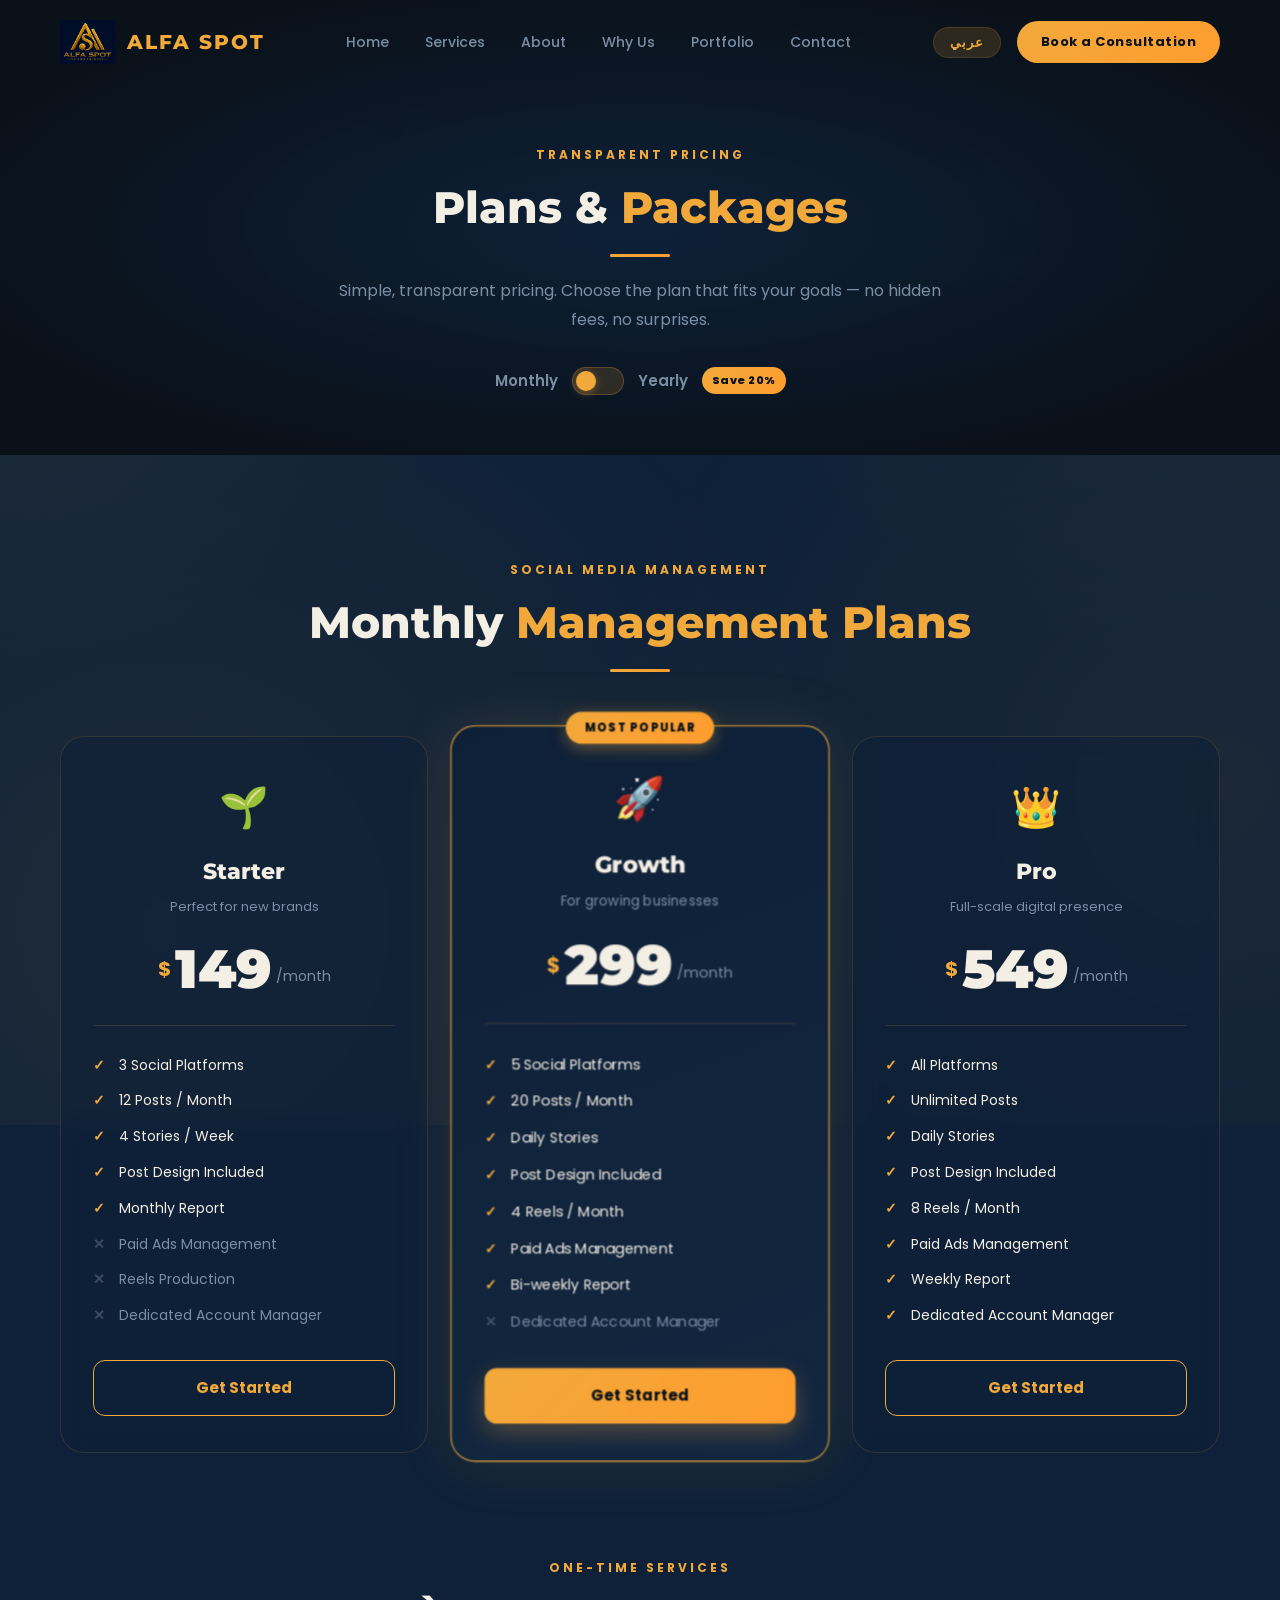
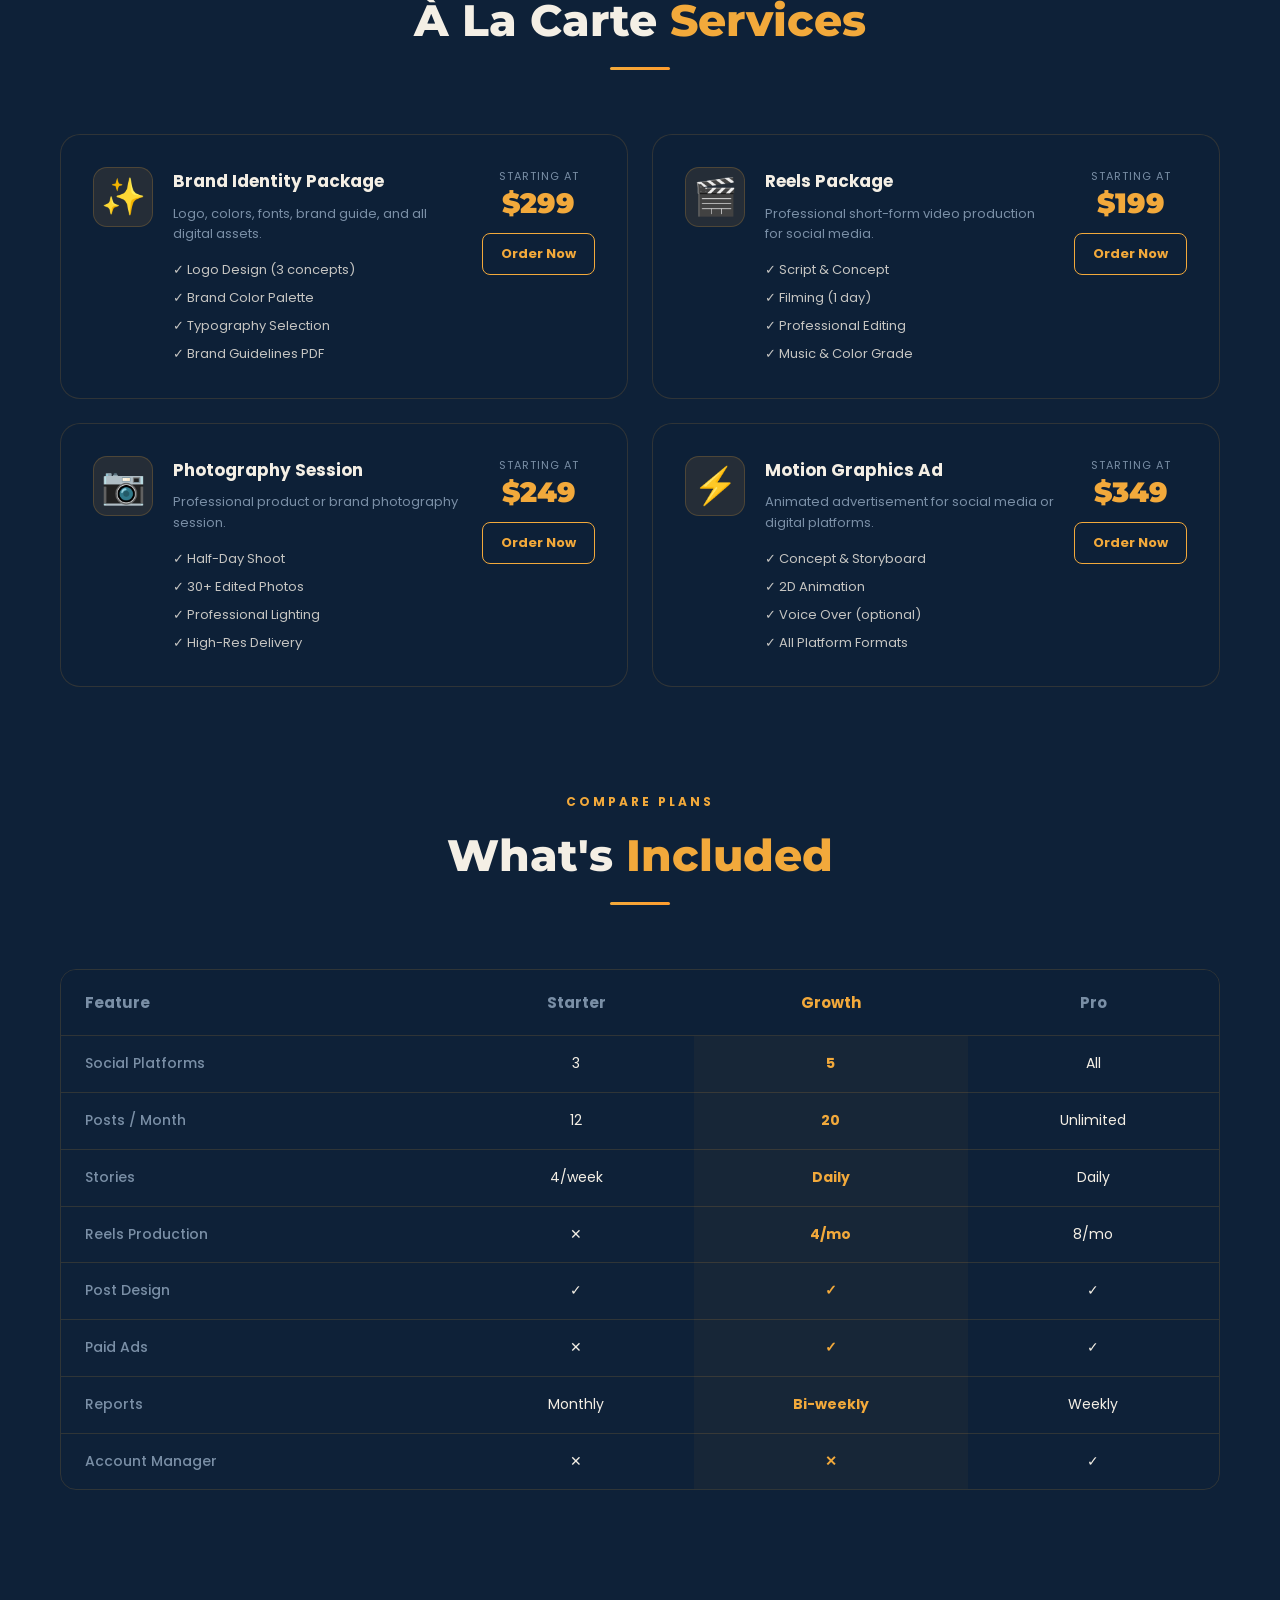
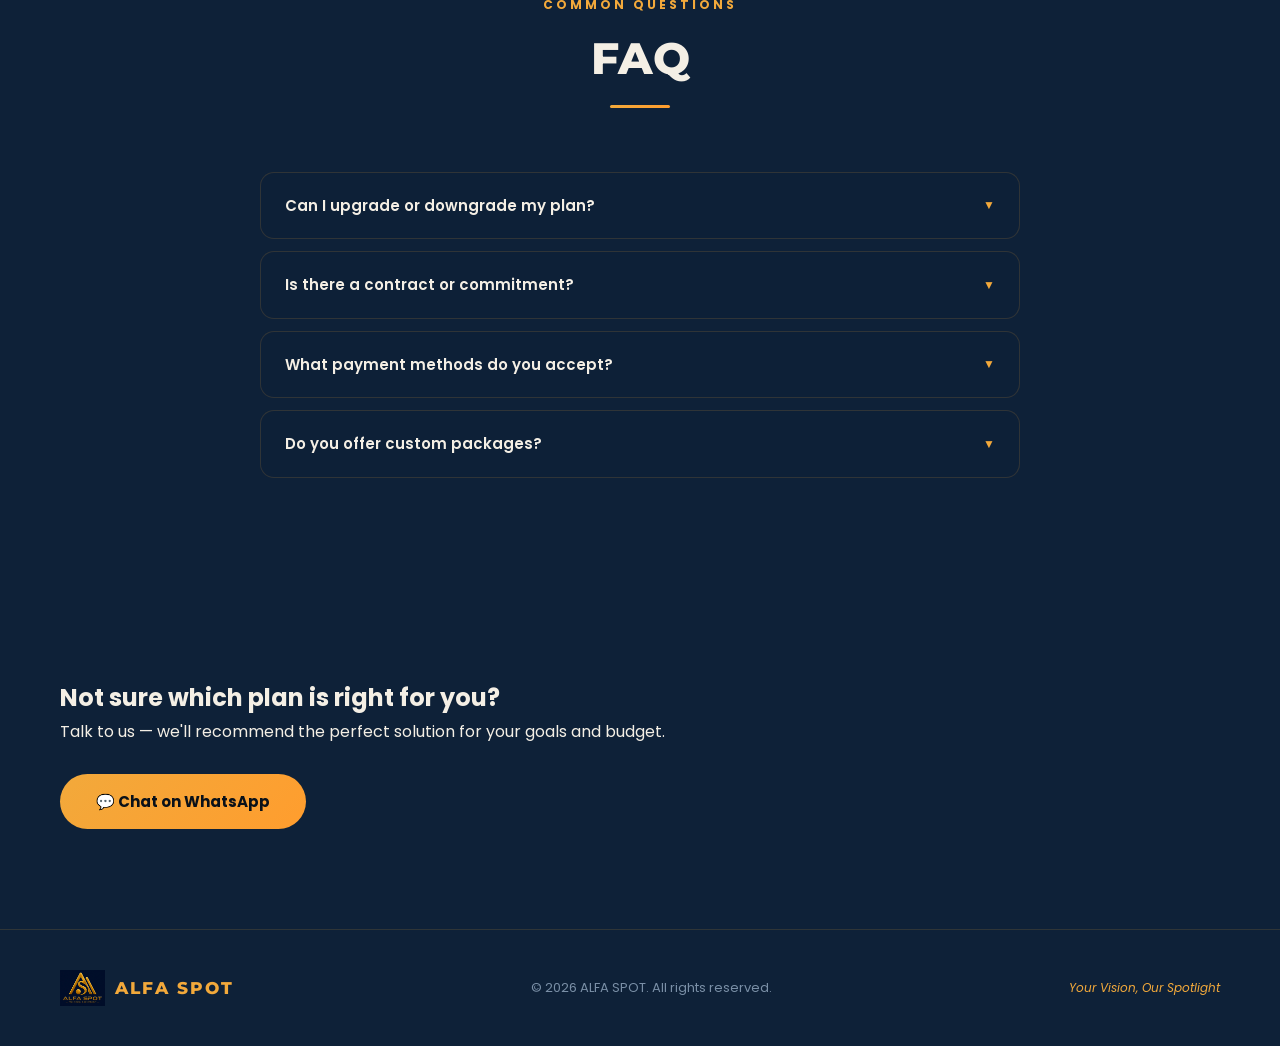
==== commit 9ded665e: "Icon rebrand, vision/mission update, language persistence fix, nav consistency, hide packages page, " ====
--- a/packages.html
+++ b/packages.html
@@ -20,13 +20,14 @@
   <ul class="nav-links">
     <li><a href="index.html"         data-en="Home"      data-ar="الرئيسية">Home</a></li>
     <li><a href="index.html#services" data-en="Services"  data-ar="خدماتنا">Services</a></li>
+    <li><a href="index.html#about"    data-en="About"     data-ar="من نحن">About</a></li>
+    <li><a href="index.html#why"      data-en="Why Us"    data-ar="لماذا نحن">Why Us</a></li>
     <li><a href="portfolio.html"     data-en="Portfolio" data-ar="أعمالنا">Portfolio</a></li>
-    <li><a href="packages.html" class="active" data-en="Packages" data-ar="الباقات">Packages</a></li>
     <li><a href="index.html#contact" data-en="Contact"   data-ar="تواصل">Contact</a></li>
   </ul>
   <div class="nav-actions">
     <button class="lang-btn" id="langBtn" onclick="toggleLang()">عربي</button>
-    <a href="index.html#contact" class="btn-nav" data-en="Get Started" data-ar="ابدأ الآن">Get Started</a>
+    <a href="index.html#contact" class="btn-nav" data-en="Book a Consultation" data-ar="احجز استشارة">Book a Consultation</a>
   </div>
   <div class="menu-toggle" onclick="toggleMenu()">
     <span></span><span></span><span></span>
--- a/css/style.css
+++ b/css/style.css
@@ -242,7 +242,7 @@
   top: 50%; left: 50%;
   width: min(900px, 90vw);
   transform: translate(-50%, -50%);
-  opacity: 0.07;
+  opacity: 0.035;
   z-index: 1;
   pointer-events: none;
   user-select: none;
@@ -334,6 +334,15 @@
   transform: translateY(-3px);
 }
 
+/* Small inline icons used inside button/link text — inherit currentColor
+   so they automatically match the brand navy/gold already set on their parent. */
+.inline-ico {
+  width: 16px;
+  height: 16px;
+  vertical-align: -3px;
+  margin-inline-end: 6px;
+}
+
 .hero-stats {
   display: flex;
   justify-content: center;
@@ -597,8 +606,13 @@
 }
 
 .value-card .icon {
-  font-size: 28px;
+  color: var(--gold);
   margin-bottom: 12px;
+}
+
+.value-card .icon svg {
+  width: 28px;
+  height: 28px;
 }
 
 .value-card h4 {
@@ -740,9 +754,14 @@
   display: flex;
   align-items: center;
   justify-content: center;
-  font-size: 30px;
+  color: var(--gold);
   margin: 0 auto 24px;
   transition: all 0.3s;
+}
+
+.why-icon svg {
+  width: 30px;
+  height: 30px;
 }
 
 .why-card:hover .why-icon {
@@ -874,8 +893,13 @@
   display: flex;
   align-items: center;
   justify-content: center;
-  font-size: 20px;
+  color: var(--gold);
   flex-shrink: 0;
+}
+
+.contact-item .ci-icon svg {
+  width: 20px;
+  height: 20px;
 }
 
 .contact-item h4 {
@@ -981,16 +1005,76 @@
   display: flex;
   align-items: center;
   justify-content: center;
-  font-size: 18px;
+  color: var(--gold);
   transition: all 0.3s;
   cursor: pointer;
+}
+
+.social-link svg {
+  width: 18px;
+  height: 18px;
 }
 
 .social-link:hover {
   background: var(--gold);
   border-color: var(--gold);
+  color: var(--navy-deep);
   transform: translateY(-3px);
   box-shadow: 0 8px 20px rgba(242,169,59,0.3);
+}
+
+/* ── PARTNERS ── */
+#partners {
+  padding-bottom: 60px;
+}
+
+.partners-track-wrap {
+  overflow: hidden;
+  width: 100%;
+  background: var(--ivory);
+  border-radius: 20px;
+  padding: 28px 0;
+}
+
+.partners-track {
+  display: flex;
+  align-items: center;
+  width: max-content;
+  animation: partnersScroll 20s linear infinite;
+}
+
+.partners-track:hover {
+  animation-play-state: paused;
+}
+
+.partners-set {
+  display: flex;
+  align-items: center;
+}
+
+/* Spacing lives on each logo (not on a flex `gap`) so every gap in the
+   strip — including the seam between the two duplicated sets — is
+   identical. That's what makes the -50% loop below perfectly seamless. */
+.partner-logo {
+  display: flex;
+  align-items: center;
+  padding-right: 70px;
+}
+
+.partners-track img {
+  height: 60px;
+  width: auto;
+  object-fit: contain;
+  transition: transform 0.3s;
+}
+
+.partners-track img:hover {
+  transform: scale(1.08);
+}
+
+@keyframes partnersScroll {
+  from { transform: translateX(0); }
+  to   { transform: translateX(-50%); }
 }
 
 /* ── FOOTER ── */
@@ -1123,8 +1207,13 @@
 }
 
 .gs-icon {
-  font-size: 44px;
+  color: var(--gold);
   margin-bottom: 12px;
+}
+
+.gs-icon svg {
+  width: 44px;
+  height: 44px;
 }
 
 .gs-header h2 {
@@ -1289,7 +1378,19 @@
   section { padding: 80px 30px; }
   .navbar { padding: 16px 30px; }
   .navbar.scrolled { padding: 12px 30px; }
-  .nav-links { display: none; }
+  .nav-links {
+    display: none;
+    flex-direction: column;
+    align-items: flex-start;
+    position: absolute;
+    top: 100%; left: 0; right: 0;
+    background: rgba(14,33,56,0.98);
+    backdrop-filter: blur(20px);
+    padding: 20px 30px;
+    gap: 18px;
+    border-bottom: 1px solid var(--border);
+  }
+  .nav-links.mobile-open { display: flex; }
   .menu-toggle { display: flex; }
   .about-grid { grid-template-columns: 1fr; gap: 40px; }
   .contact-grid { grid-template-columns: 1fr; gap: 50px; }
@@ -1305,6 +1406,8 @@
   .values-grid { grid-template-columns: 1fr; }
   .vm-grid { grid-template-columns: 1fr; }
   .form-row { grid-template-columns: 1fr; }
+  .gs-row { grid-template-columns: 1fr; }
+  .nav-actions .btn-nav { display: none; }
   .hero-stats { flex-direction: column; gap: 20px; }
   .hero-btns { flex-direction: column; align-items: center; }
   .contact-form { padding: 28px 20px; }
